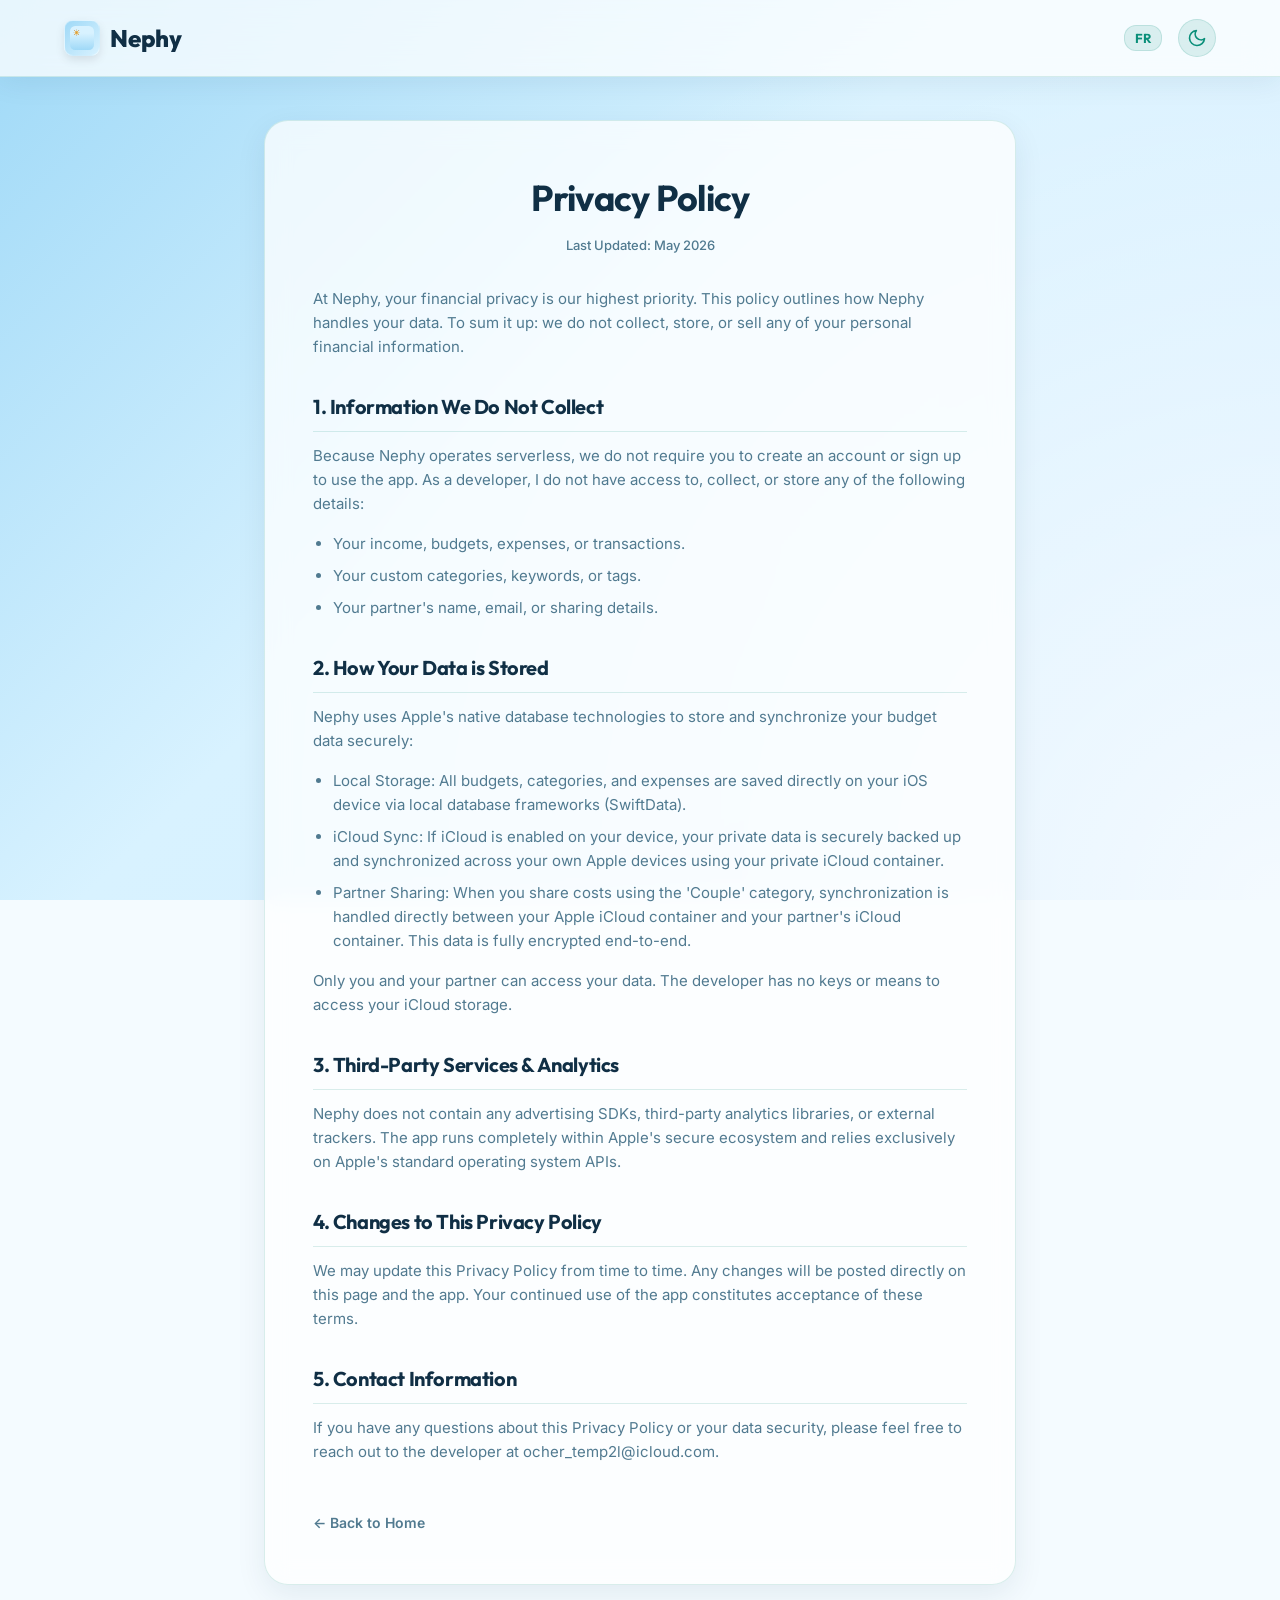
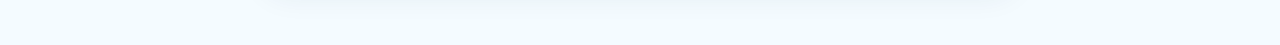
==== privacy.html @ 4850bd74 "Add privacy and support" ====
<!DOCTYPE html>
<html lang="en">
<head>
  <meta charset="UTF-8">
  <meta name="viewport" content="width=device-width, initial-scale=1.0">
  <title>Nephy — Privacy Policy</title>
  <meta name="description" content="Privacy policy for the Nephy iOS app. Learn how we respect your data by keeping it local and using native Apple iCloud sync.">
  <link rel="stylesheet" href="style.css">
  <style>
    .privacy-container {
      max-width: 800px;
      margin: 120px auto 60px auto;
      padding: 0 24px;
    }
    .privacy-card {
      background: var(--surface);
      border: 1px solid var(--border-color);
      border-radius: 24px;
      padding: 48px;
      box-shadow: 0 10px 30px var(--shadow-color);
      backdrop-filter: blur(12px);
      -webkit-backdrop-filter: blur(12px);
    }
    .privacy-card h1 {
      font-size: 36px;
      color: var(--text);
      margin-bottom: 8px;
      text-align: center;
    }
    .privacy-last-update {
      font-size: 13px;
      color: var(--text-secondary);
      text-align: center;
      margin-bottom: 32px;
      font-weight: 500;
    }
    .privacy-card h2 {
      font-size: 20px;
      color: var(--text);
      margin-top: 32px;
      margin-bottom: 12px;
      border-bottom: 1px solid var(--border-color);
      padding-bottom: 8px;
    }
    .privacy-card p, .privacy-card ul {
      font-size: 15px;
      line-height: 1.6;
      color: var(--text-secondary);
      margin-bottom: 16px;
    }
    .privacy-card ul {
      padding-left: 20px;
    }
    .privacy-card li {
      margin-bottom: 8px;
    }
    .back-home-link {
      display: inline-block;
      margin-top: 32px;
      font-size: 14px;
      color: var(--text-secondary);
      font-weight: 600;
    }
    .back-home-link:hover {
      color: var(--primary);
    }
    @media (max-width: 768px) {
      .privacy-card {
        padding: 24px;
      }
      .privacy-card h1 {
        font-size: 28px;
      }
    }
  </style>
</head>
<body>

  <!-- Header & Navigation -->
  <header>
    <div class="container nav-wrapper">
      <a href="index.html" class="logo">
        <div class="logo-icon">
          <!-- Inline App Icon SVG -->
          <svg viewBox="0 0 120 120" xmlns="http://www.w3.org/2000/svg">
            <defs>
              <linearGradient id="logoGradLight" x1="0.5" y1="1" x2="0.5" y2="0.3">
                <stop offset="0%" stop-color="#9FD9F7" />
                <stop offset="100%" stop-color="#D8F2FF" />
              </linearGradient>
              <linearGradient id="logoGradDark" x1="0.5" y1="1" x2="0.5" y2="0.3">
                <stop offset="0%" stop-color="#050A14" />
                <stop offset="100%" stop-color="#123446" />
              </linearGradient>
            </defs>
            <rect class="logo-bg" width="120" height="120" rx="26" fill="url(#logoGradLight)"/>
            <g transform="translate(15, 15) scale(1.5)">
              <g class="logo-sun" fill="#C97812">
                <path d="M17 12C17 14.7614 14.7614 17 12 17C9.23858 17 7 14.7614 7 12C7 9.23858 9.23858 7 12 7C14.7614 7 17 9.23858 17 12Z" />
                <path fill-rule="evenodd" clip-rule="evenodd" d="M12 1.25C12.4142 1.25 12.75 1.58579 12.75 2V4C12.75 4.41421 12.4142 4.75 12 4.75C11.5858 4.75 11.25 4.41421 11.25 4V2C11.25 1.58579 11.5858 1.25 12 1.25ZM3.66865 3.71609C3.94815 3.41039 4.42255 3.38915 4.72825 3.66865L6.95026 5.70024C7.25596 5.97974 7.2772 6.45413 6.9977 6.75983C6.7182 7.06553 6.2438 7.08677 5.9381 6.80727L3.71609 4.77569C3.41039 4.49619 3.38915 4.02179 3.66865 3.71609ZM20.3314 3.71609C20.6109 4.02179 20.5896 4.49619 20.2839 4.77569L18.0619 6.80727C17.7562 7.08677 17.2818 7.06553 17.0023 6.75983C16.7228 6.45413 16.744 5.97974 17.0497 5.70024L19.2718 3.66865C19.5775 3.38915 20.0518 3.41039 20.3314 3.71609ZM1.25 12C1.25 11.5858 1.58579 11.25 2 11.25H4C4.41421 11.25 4.75 11.5858 4.75 12C4.75 12.4142 4.41421 12.75 4 12.75H2C1.58579 12.75 1.25 12.4142 1.25 12ZM19.25 12C19.25 11.5858 19.5858 11.25 20 11.25H22C22.4142 11.25 22.75 11.5858 22.75 12C22.75 12.4142 22.4142 12.75 22 12.75H20C19.5858 12.75 19.25 12.4142 19.25 12ZM17.0255 17.0252C17.3184 16.7323 17.7933 16.7323 18.0862 17.0252L20.3082 19.2475C20.6011 19.5404 20.601 20.0153 20.3081 20.3082C20.0152 20.6011 19.5403 20.601 19.2475 20.3081L17.0255 18.0858C16.7326 17.7929 16.7326 17.3181 17.0255 17.0252ZM6.97467 17.0253C7.26756 17.3182 7.26756 17.7931 6.97467 18.086L4.75244 20.3082C4.45955 20.6011 3.98468 20.6011 3.69178 20.3082C3.39889 20.0153 3.39889 19.5404 3.69178 19.2476L5.91401 17.0253C6.2069 16.7324 6.68177 16.7324 6.97467 17.0253ZM12 19.25C12.4142 19.25 12.75 19.5858 12.75 20V22C12.75 22.4142 12.4142 22.75 12 22.75C11.5858 22.75 11.25 22.4142 11.25 22V20C11.25 19.5858 11.5858 19.25 12 19.25Z" />
              </g>
              <g transform="translate(6, 6) scale(0.28)">
                <path class="logo-coin-base" fill="#E7b85f" d="M22,44C9.869,44,0,34.131,0,22S9.869,0,22,0s22,9.869,22,22S34.131,44,22,44z"/>
                <path class="logo-coin-slot" fill="#C97812" d="M22.745,32h-1.491C20.009,32,19,30.991,19,29.745V13.255C19,12.009,20.009,11,21.255,11h1.491 C23.991,11,25,12.009,25,13.255v16.491C25,30.991,23.991,32,22.745,32z"/>
              </g>
            </g>
          </svg>
        </div>
        <span>Nephy</span>
      </a>

      <div class="controls-group">
        <!-- Language Switcher -->
        <button class="lang-switch" id="langToggle">FR</button>
        
        <!-- Dark Mode Toggle Button -->
        <button class="icon-btn" id="themeToggle" aria-label="Toggle dark mode">
          <svg class="icon-moon" width="20" height="20" viewBox="0 0 24 24" fill="none" stroke="currentColor" stroke-width="2" stroke-linecap="round" stroke-linejoin="round">
            <path d="M21 12.79A9 9 0 1 1 11.21 3 7 7 0 0 0 21 12.79z"></path>
          </svg>
          <svg class="icon-sun" width="20" height="20" viewBox="0 0 24 24" fill="none" stroke="currentColor" stroke-width="2" stroke-linecap="round" stroke-linejoin="round" style="display: none;">
            <circle cx="12" cy="12" r="5"></circle>
            <line x1="12" y1="1" x2="12" y2="3"></line>
            <line x1="12" y1="21" x2="12" y2="23"></line>
            <line x1="4.22" y1="4.22" x2="5.64" y2="5.64"></line>
            <line x1="18.36" y1="18.36" x2="19.78" y2="19.78"></line>
            <line x1="1" y1="12" x2="3" y2="12"></line>
            <line x1="21" y1="12" x2="23" y2="12"></line>
            <line x1="4.22" y1="19.78" x2="5.64" y2="18.36"></line>
            <line x1="18.36" y1="5.64" x2="19.78" y2="4.22"></line>
          </svg>
        </button>
      </div>
    </div>
  </header>

  <!-- Privacy Policy Card Content -->
  <div class="privacy-container">
    <div class="privacy-card">
      <h1 data-i18n="p-title">Privacy Policy</h1>
      <div class="privacy-last-update"><span data-i18n="p-updated">Last Updated:</span> May 2026</div>

      <p data-i18n="p-intro">At Nephy, your financial privacy is our highest priority. This policy outlines how Nephy handles your data. To sum it up: we do not collect, store, or sell any of your personal financial information.</p>
      
      <h2 data-i18n="p-h1">1. Information We Do Not Collect</h2>
      <p data-i18n="p-p1">Because Nephy operates serverless, we do not require you to create an account or sign up to use the app. As a developer, I do not have access to, collect, or store any of the following details:</p>
      <ul>
        <li data-i18n="p-li1-1">Your income, budgets, expenses, or transactions.</li>
        <li data-i18n="p-li1-2">Your custom categories, keywords, or tags.</li>
        <li data-i18n="p-li1-3">Your partner's name, email, or sharing details.</li>
      </ul>

      <h2 data-i18n="p-h2">2. How Your Data is Stored</h2>
      <p data-i18n="p-p2-1">Nephy uses Apple's native database technologies to store and synchronize your budget data securely:</p>
      <ul>
        <li data-i18n="p-li2-1"><strong>Local Storage:</strong> All budgets, categories, and expenses are saved directly on your iOS device via local database frameworks (SwiftData).</li>
        <li data-i18n="p-li2-2"><strong>iCloud Sync:</strong> If iCloud is enabled on your device, your private data is securely backed up and synchronized across your own Apple devices using your private iCloud container.</li>
        <li data-i18n="p-li2-3"><strong>Partner Sharing:</strong> When you share costs using the "Couple" category, synchronization is handled directly between your Apple iCloud container and your partner's iCloud container. This data is fully encrypted end-to-end.</li>
      </ul>
      <p data-i18n="p-p2-2">Only you and your partner can access your data. The developer has no keys or means to access your iCloud storage.</p>

      <h2 data-i18n="p-h3">3. Third-Party Services & Analytics</h2>
      <p data-i18n="p-p3">Nephy does not contain any advertising SDKs, third-party analytics libraries, or external trackers. The app runs completely within Apple's secure ecosystem and relies exclusively on Apple's standard operating system APIs.</p>

      <h2 data-i18n="p-h4">4. Changes to This Privacy Policy</h2>
      <p data-i18n="p-p4">We may update this Privacy Policy from time to time. Any changes will be posted directly on this page and the app. Your continued use of the app constitutes acceptance of these terms.</p>

      <h2 data-i18n="p-h5">5. Contact Information</h2>
      <p data-i18n="p-p5">If you have any questions about this Privacy Policy or your data security, please feel free to reach out to the developer at <a href="mailto:ocher_temp2l@icloud.com">ocher_temp2l@icloud.com</a>.</p>

      <div>
        <a href="index.html" class="back-home-link" data-i18n="p-back-home">&larr; Back to Home</a>
      </div>
    </div>
  </div>

  <script>
    const privacyTranslations = {
      en: {
        "p-title": "Privacy Policy",
        "p-updated": "Last Updated:",
        "p-intro": "At Nephy, your financial privacy is our highest priority. This policy outlines how Nephy handles your data. To sum it up: we do not collect, store, or sell any of your personal financial information.",
        "p-h1": "1. Information We Do Not Collect",
        "p-p1": "Because Nephy operates serverless, we do not require you to create an account or sign up to use the app. As a developer, I do not have access to, collect, or store any of the following details:",
        "p-li1-1": "Your income, budgets, expenses, or transactions.",
        "p-li1-2": "Your custom categories, keywords, or tags.",
        "p-li1-3": "Your partner's name, email, or sharing details.",
        "p-h2": "2. How Your Data is Stored",
        "p-p2-1": "Nephy uses Apple's native database technologies to store and synchronize your budget data securely:",
        "p-li2-1": "Local Storage: All budgets, categories, and expenses are saved directly on your iOS device via local database frameworks (SwiftData).",
        "p-li2-2": "iCloud Sync: If iCloud is enabled on your device, your private data is securely backed up and synchronized across your own Apple devices using your private iCloud container.",
        "p-li2-3": "Partner Sharing: When you share costs using the 'Couple' category, synchronization is handled directly between your Apple iCloud container and your partner's iCloud container. This data is fully encrypted end-to-end.",
        "p-p2-2": "Only you and your partner can access your data. The developer has no keys or means to access your iCloud storage.",
        "p-h3": "3. Third-Party Services & Analytics",
        "p-p3": "Nephy does not contain any advertising SDKs, third-party analytics libraries, or external trackers. The app runs completely within Apple's secure ecosystem and relies exclusively on Apple's standard operating system APIs.",
        "p-h4": "4. Changes to This Privacy Policy",
        "p-p4": "We may update this Privacy Policy from time to time. Any changes will be posted directly on this page and the app. Your continued use of the app constitutes acceptance of these terms.",
        "p-h5": "5. Contact Information",
        "p-p5": "If you have any questions about this Privacy Policy or your data security, please feel free to reach out to the developer at ocher_temp2l@icloud.com.",
        "p-back-home": "← Back to Home"
      },
      fr: {
        "p-title": "Charte de Confidentialité",
        "p-updated": "Dernière mise à jour :",
        "p-intro": "Chez Nephy, la confidentialité de vos finances est notre priorité absolue. Cette politique décrit la gestion de vos données. En résumé : nous ne collectons, ne stockons et ne vendons aucune de vos données financières.",
        "p-h1": "1. Informations non collectées",
        "p-p1": "Parce que Nephy fonctionne sans serveur distant, nous ne vous demandons pas de créer un compte. En tant que développeur, je n'ai aucun accès à ces informations et je ne stocke aucune des données suivantes :",
        "p-li1-1": "Vos revenus, budgets, dépenses ou transactions.",
        "p-li1-2": "Vos catégories sur-mesure, mots-clés ou tags.",
        "p-li1-3": "Le nom, l'email ou les détails de partage de votre partenaire.",
        "p-h2": "2. Mode de stockage des données",
        "p-p2-1": "Nephy utilise les technologies de bases de données natives d'Apple pour stocker et synchroniser vos budgets de manière sécurisée :",
        "p-li2-1": "Stockage local : Vos budgets et transactions sont enregistrés directement sur votre appareil iOS grâce aux frameworks locaux (SwiftData).",
        "p-li2-2": "Synchronisation iCloud : Si iCloud est activé, vos données privées sont sauvegardées et synchronisées entre vos propres appareils via votre espace iCloud privé.",
        "p-li2-3": "Partage Couple : Lorsque vous utilisez la catégorie 'Couple', le transfert des données se fait directement d'appareil à appareil via les canaux sécurisés iCloud d'Apple, entièrement chiffrés de bout en bout.",
        "p-p2-2": "Seul vous et votre partenaire avez accès à ces données. Le développeur ne possède aucune clé de déchiffrement.",
        "p-h3": "3. Services tiers & Analyses",
        "p-p3": "Nephy ne contient aucun SDK publicitaire, aucune bibliothèque d'analyses tierce ou tracker externe. L'application s'exécute entièrement dans l'écosystème sécurisé d'Apple et utilise exclusivement les APIs officielles du système.",
        "p-h4": "4. Modifications de cette charte",
        "p-p4": "Cette politique de confidentialité peut être mise à jour occasionnellement. Toute modification sera publiée directement sur cette page. L'utilisation continue de l'application constitue votre acceptation de ces conditions.",
        "p-h5": "5. Contact",
        "p-p5": "Pour toute question relative à cette charte ou à la sécurité de vos données, écrivez au développeur à ocher_temp2l@icloud.com.",
        "p-back-home": "← Retour à l'Accueil"
      }
    };

    let currentLang = localStorage.getItem("lang") || "en";
    let currentTheme = localStorage.getItem("theme") || (window.matchMedia("(prefers-color-scheme: dark)").matches ? "dark" : "light");

    const themeToggle = document.getElementById("themeToggle");
    const langToggle = document.getElementById("langToggle");
    const iconMoon = themeToggle.querySelector(".icon-moon");
    const iconSun = themeToggle.querySelector(".icon-sun");

    function applyTheme(theme) {
      if (theme === "dark") {
        document.body.classList.add("dark");
        iconMoon.style.display = "none";
        iconSun.style.display = "block";
      } else {
        document.body.classList.remove("dark");
        iconMoon.style.display = "block";
        iconSun.style.display = "none";
      }
    }

    function applyLanguage(lang) {
      langToggle.textContent = lang === "en" ? "FR" : "EN";
      document.documentElement.lang = lang;
      
      const elements = document.querySelectorAll("[data-i18n]");
      elements.forEach(el => {
        const key = el.getAttribute("data-i18n");
        if (privacyTranslations[lang][key]) {
          el.textContent = privacyTranslations[lang][key];
        }
      });
    }

    themeToggle.addEventListener("click", () => {
      currentTheme = currentTheme === "dark" ? "light" : "dark";
      localStorage.setItem("theme", currentTheme);
      applyTheme(currentTheme);
    });

    langToggle.addEventListener("click", () => {
      currentLang = currentLang === "en" ? "fr" : "en";
      localStorage.setItem("lang", currentLang);
      applyLanguage(currentLang);
    });

    // Init page states
    applyTheme(currentTheme);
    applyLanguage(currentLang);
  </script>
</body>
</html>
---- style.css ----
@import url('https://fonts.googleapis.com/css2?family=Inter:wght@400;500;600&family=Outfit:wght@400;500;600;700;800&display=swap');

:root {
  /* Colors - Light Theme */
  --bg-color: #F4FBFF;
  --sky-top: #9FD9F7;
  --sky-middle: #D8F2FF;
  --sky-bottom: #D6EDFF;
  --sky-glow: rgba(255, 255, 255, 0.72);
  
  --primary: #0A8F7A;
  --primary-hover: #087564;
  --primary-bg: rgba(10, 143, 122, 0.12);
  --secondary: #1F6FAE;
  --secondary-hover: #175485;
  --secondary-bg: rgba(31, 111, 174, 0.10);
  
  --text: #102F45;
  --text-secondary: rgba(62, 107, 132, 0.90);
  --card-text-primary: #11344A;
  --card-text-secondary: rgba(17, 52, 74, 0.76);
  
  --surface: rgba(255, 255, 255, 0.75);
  --surface-opaque: #FFFFFF;
  --section-bg: rgba(247, 252, 255, 0.85);
  --border-color: rgba(10, 143, 122, 0.15);
  --shadow-color: rgba(10, 50, 80, 0.08);
  
  /* Weather Colors - Excellent (Safe) */
  --weather-ex-accent: #C97812;
  --weather-ex-bg: #FFF1D4;
  --weather-ex-gradient-1: rgba(255, 241, 212, 0.75);
  --weather-ex-gradient-2: rgba(201, 120, 18, 0.35);
  
  /* Weather Colors - Stable (Track) */
  --weather-st-accent: #0A8F7A;
  --weather-st-bg: #DDF7F2;
  --weather-st-gradient-1: rgba(221, 247, 242, 0.75);
  --weather-st-gradient-2: rgba(10, 143, 122, 0.35);
  
  /* Weather Colors - Warning (High) */
  --weather-wa-accent: #6C73B8;
  --weather-wa-bg: #E8EAFF;
  --weather-wa-gradient-1: rgba(232, 234, 255, 0.75);
  --weather-wa-gradient-2: rgba(108, 115, 184, 0.35);

  /* iPhone Bezels */
  --iphone-bezel: #1e293b;
  --iphone-reflection: rgba(255, 255, 255, 0.15);

  --font-title: 'Outfit', -apple-system, BlinkMacSystemFont, sans-serif;
  --font-body: 'Inter', -apple-system, BlinkMacSystemFont, sans-serif;
  
  --transition-speed: 0.3s;
}

body.dark {
  /* Colors - Dark Theme */
  --bg-color: #050A14;
  --sky-top: #050A14;
  --sky-middle: #0A1828;
  --sky-bottom: #123446;
  --sky-glow: rgba(47, 142, 163, 0.22);
  
  --primary: #42C4AD;
  --primary-hover: #5be3cc;
  --primary-bg: rgba(66, 196, 173, 0.18);
  --secondary: #6AAEEA;
  --secondary-hover: #8fc2f2;
  --secondary-bg: rgba(106, 174, 234, 0.16);
  
  --text: #EEF8FF;
  --text-secondary: rgba(184, 216, 234, 0.88);
  --card-text-primary: #F4FBFF;
  --card-text-secondary: rgba(244, 251, 255, 0.74);
  
  --surface: rgba(10, 23, 36, 0.80);
  --surface-opaque: #0D1B2A;
  --section-bg: rgba(16, 40, 62, 0.88);
  --border-color: rgba(66, 196, 173, 0.20);
  --shadow-color: rgba(0, 0, 0, 0.4);
  
  /* Weather Colors - Excellent (Safe) */
  --weather-ex-accent: #E7B85F;
  --weather-ex-bg: #2F2618;
  --weather-ex-gradient-1: rgba(47, 38, 24, 0.8);
  --weather-ex-gradient-2: rgba(231, 184, 95, 0.25);
  
  /* Weather Colors - Stable (Track) */
  --weather-st-accent: #42C4AD;
  --weather-st-bg: #102C35;
  --weather-st-gradient-1: rgba(16, 44, 53, 0.8);
  --weather-st-gradient-2: rgba(66, 196, 173, 0.25);
  
  /* Weather Colors - Warning (High) */
  --weather-wa-accent: #969DE8;
  --weather-wa-bg: #1D2348;
  --weather-wa-gradient-1: rgba(29, 35, 72, 0.8);
  --weather-wa-gradient-2: rgba(150, 157, 232, 0.25);
  
  --iphone-bezel: #0f172a;
  --iphone-reflection: rgba(255, 255, 255, 0.05);
}

/* Base Styles */
* {
  box-sizing: border-box;
  margin: 0;
  padding: 0;
  transition: background-color var(--transition-speed) ease, 
              border-color var(--transition-speed) ease, 
              color var(--transition-speed) ease,
              transform 0.2s ease,
              box-shadow 0.2s ease;
}

html {
  scroll-behavior: smooth;
}

body {
  font-family: var(--font-body);
  color: var(--text);
  background-color: var(--bg-color);
  background-image: 
    radial-gradient(circle at bottom right, var(--sky-glow) 0%, transparent 65%),
    linear-gradient(135deg, var(--sky-top) 0%, var(--sky-middle) 45%, var(--sky-bottom) 100%);
  background-attachment: fixed;
  min-height: 100vh;
  line-height: 1.6;
  overflow-x: hidden;
}

h1, h2, h3, h4, h5, h6 {
  font-family: var(--font-title);
  font-weight: 700;
  letter-spacing: -0.02em;
}

p {
  color: var(--text-secondary);
}

a {
  color: var(--primary);
  text-decoration: none;
  font-weight: 500;
}

a:hover {
  color: var(--primary-hover);
}

/* Layout Utilities */
.container {
  max-width: 1200px;
  margin: 0 auto;
  padding: 0 24px;
}

section {
  padding: 100px 0;
}

/* Header & Navigation */
header {
  position: fixed;
  top: 0;
  left: 0;
  width: 100%;
  z-index: 1000;
  background: var(--surface);
  backdrop-filter: blur(16px);
  -webkit-backdrop-filter: blur(16px);
  border-bottom: 1px solid var(--border-color);
  box-shadow: 0 4px 30px var(--shadow-color);
}

.nav-wrapper {
  display: flex;
  justify-content: space-between;
  align-items: center;
  height: 76px;
}

.logo {
  display: flex;
  align-items: center;
  gap: 10px;
  font-family: var(--font-title);
  font-weight: 800;
  font-size: 24px;
  color: var(--text);
}

.logo-icon {
  width: 36px;
  height: 36px;
  border-radius: 9px;
  background: linear-gradient(135deg, var(--sky-top), var(--sky-middle));
  display: flex;
  justify-content: center;
  align-items: center;
  border: 1px solid rgba(255, 255, 255, 0.4);
  box-shadow: 0 4px 10px rgba(0,0,0,0.1);
  position: relative;
  overflow: hidden;
}

body.dark .logo-icon {
  background: linear-gradient(135deg, #050a14, #123446);
}

.logo-icon svg {
  width: 24px;
  height: 24px;
}

.nav-links {
  display: flex;
  align-items: center;
  gap: 32px;
}

.nav-links a {
  color: var(--text-secondary);
  font-size: 15px;
  font-weight: 500;
}

.nav-links a:hover {
  color: var(--primary);
}

.controls-group {
  display: flex;
  align-items: center;
  gap: 16px;
}

/* Button & Controls Styles */
.btn {
  display: inline-flex;
  align-items: center;
  justify-content: center;
  gap: 8px;
  font-family: var(--font-title);
  font-weight: 600;
  font-size: 15px;
  padding: 10px 20px;
  border-radius: 30px;
  cursor: pointer;
  border: none;
}

.btn-primary {
  background-color: var(--primary);
  color: #FFFFFF !important;
  box-shadow: 0 4px 14px rgba(10, 143, 122, 0.25);
}

.btn-primary:hover {
  background-color: var(--primary-hover);
  transform: translateY(-2px);
  box-shadow: 0 6px 20px rgba(10, 143, 122, 0.35);
}

.btn-secondary {
  background-color: var(--primary-bg);
  color: var(--primary) !important;
  border: 1px solid var(--border-color);
}

.btn-secondary:hover {
  background-color: rgba(10, 143, 122, 0.20);
  transform: translateY(-2px);
}

.icon-btn {
  background: var(--primary-bg);
  border: 1px solid var(--border-color);
  color: var(--primary);
  width: 38px;
  height: 38px;
  border-radius: 50%;
  display: flex;
  align-items: center;
  justify-content: center;
  cursor: pointer;
  font-size: 16px;
}

.icon-btn:hover {
  background-color: rgba(10, 143, 122, 0.2);
  transform: scale(1.05);
}

.lang-switch {
  font-family: var(--font-title);
  font-weight: 700;
  font-size: 13px;
  background: var(--primary-bg);
  border: 1px solid var(--border-color);
  color: var(--primary);
  padding: 4px 10px;
  border-radius: 12px;
  cursor: pointer;
}

/* Hero Section */
.hero {
  padding-top: 160px;
  padding-bottom: 80px;
  position: relative;
}

.hero-grid {
  display: grid;
  grid-template-columns: 1.2fr 0.8fr;
  gap: 60px;
  align-items: center;
}

.hero-content h1 {
  font-size: 58px;
  line-height: 1.15;
  color: var(--text);
  margin-bottom: 24px;
}

.hero-content h1 span {
  background: linear-gradient(135deg, var(--primary), var(--secondary));
  -webkit-background-clip: text;
  -webkit-text-fill-color: transparent;
}

.hero-content p {
  font-size: 19px;
  line-height: 1.6;
  margin-bottom: 40px;
  max-width: 600px;
}

.hero-ctas {
  display: flex;
  gap: 16px;
  align-items: center;
  margin-bottom: 48px;
}

.app-store-badges {
  display: flex;
  gap: 16px;
}

.app-store-badge {
  display: inline-block;
  height: 48px;
  border-radius: 8px;
  overflow: hidden;
  box-shadow: 0 4px 12px var(--shadow-color);
  transition: transform 0.2s ease;
}

.app-store-badge:hover {
  transform: translateY(-3px);
  box-shadow: 0 8px 20px var(--shadow-color);
}

.app-store-badge img {
  height: 100%;
  display: block;
}

/* iPhone Screen Mockup Styling */
.iphone-container {
  display: flex;
  flex-direction: column;
  align-items: center;
  justify-content: center;
  position: relative;
}

.iphone-frame {
  width: 320px;
  height: 640px;
  border-radius: 46px;
  border: 12px solid var(--iphone-bezel);
  background-color: #000;
  box-shadow: 0 25px 50px -12px rgba(0, 0, 0, 0.4), 
              inset 0 0 4px 2px rgba(255, 255, 255, 0.1);
  position: relative;
  overflow: hidden;
}

.iphone-notch {
  position: absolute;
  top: 0;
  left: 50%;
  transform: translateX(-50%);
  width: 110px;
  height: 28px;
  background-color: var(--iphone-bezel);
  border-bottom-left-radius: 18px;
  border-bottom-right-radius: 18px;
  z-index: 100;
  display: flex;
  justify-content: center;
  align-items: center;
}

.iphone-notch::before {
  content: '';
  width: 45px;
  height: 4px;
  background-color: #334155;
  border-radius: 2px;
  position: absolute;
  top: 8px;
}

.iphone-notch::after {
  content: '';
  width: 8px;
  height: 8px;
  background-color: #1e293b;
  border-radius: 50%;
  position: absolute;
  right: 24px;
  top: 6px;
  border: 1px solid #334155;
}

/* Inner Screen Design */
.iphone-screen {
  width: 100%;
  height: 100%;
  background-color: var(--bg-color);
  background-image: 
    radial-gradient(circle at bottom right, var(--sky-glow) 0%, transparent 60%),
    linear-gradient(135deg, var(--sky-top) 0%, var(--sky-middle) 50%, var(--sky-bottom) 100%);
  padding: 40px 16px 16px 16px;
  display: flex;
  flex-direction: column;
  gap: 14px;
  font-family: var(--font-body);
  user-select: none;
  overflow-y: auto;
  scrollbar-width: none;
}

.iphone-screen::-webkit-scrollbar {
  display: none;
}

/* Status Bar */
.status-bar {
  position: absolute;
  top: 8px;
  left: 0;
  width: 100%;
  padding: 0 28px;
  display: flex;
  justify-content: space-between;
  align-items: center;
  font-size: 12px;
  font-weight: 600;
  color: var(--text);
  z-index: 99;
}

.status-icons {
  display: flex;
  gap: 6px;
  align-items: center;
}

.status-icon {
  font-size: 11px;
}

/* Phone Screen UI Components */
.phone-header {
  display: flex;
  justify-content: space-between;
  align-items: center;
  margin-top: 10px;
}

.phone-header h2 {
  font-size: 26px;
  font-weight: 700;
  color: var(--text);
}

.phone-header-icon {
  color: var(--primary);
  font-size: 20px;
}

.month-capsule {
  display: inline-block;
  align-self: center;
  font-family: var(--font-title);
  font-size: 12px;
  font-weight: 700;
  color: var(--primary);
  background-color: var(--primary-bg);
  border: 1px solid var(--border-color);
  padding: 6px 16px;
  border-radius: 20px;
  text-align: center;
  margin: 0 auto;
}

/* Financial Weather Widget */
.weather-widget {
  padding: 16px;
  border-radius: 18px;
  display: flex;
  gap: 14px;
  align-items: center;
  text-align: left;
  border: 1px solid rgba(255,255,255,0.15);
  box-shadow: 0 10px 25px -5px var(--shadow-color);
  cursor: pointer;
  background: linear-gradient(135deg, var(--weather-gradient-1, var(--weather-st-gradient-1)), var(--weather-gradient-2, var(--weather-st-gradient-2)));
  border-color: rgba(10, 143, 122, 0.12);
  min-height: 128px;
  transition: transform 0.2s ease, filter 0.2s ease;
}

.weather-widget:hover {
  transform: translateY(-2px);
  filter: brightness(1.03);
}

.weather-icon-wrapper {
  font-size: 46px;
  line-height: 1;
  display: flex;
  align-items: center;
  justify-content: center;
  width: 58px;
  height: 58px;
}

.weather-info {
  display: flex;
  flex-direction: column;
  gap: 3px;
  flex: 1;
}

.weather-title {
  font-family: var(--font-title);
  font-size: 18px;
  font-weight: 700;
  color: var(--card-text-primary);
}

.weather-message {
  font-size: 13px;
  color: var(--card-text-secondary);
  line-height: 1.3;
}

.weather-detail {
  font-size: 12px;
  font-weight: 600;
  color: var(--weather-accent, var(--weather-st-accent));
  margin-top: 2px;
}

/* Phone Cards */
.phone-card {
  background: var(--surface);
  border: 1px solid var(--border-color);
  border-radius: 18px;
  padding: 16px;
  box-shadow: 0 6px 20px var(--shadow-color);
}

.phone-card-title {
  font-size: 14px;
  font-weight: 700;
  margin-bottom: 12px;
  color: var(--text);
  display: flex;
  justify-content: space-between;
  align-items: center;
}

.phone-card-subtitle {
  font-size: 11px;
  color: var(--text-secondary);
  font-weight: 500;
}

/* Budget Progress Rows */
.budget-pressure-list {
  display: flex;
  flex-direction: column;
  gap: 12px;
}

.budget-progress-row {
  display: flex;
  flex-direction: column;
  gap: 4px;
}

.budget-progress-meta {
  display: flex;
  justify-content: space-between;
  font-size: 12px;
  font-weight: 600;
}

.budget-progress-bar-container {
  height: 6px;
  background-color: rgba(0, 0, 0, 0.05);
  border-radius: 3px;
  overflow: hidden;
  position: relative;
}

body.dark .budget-progress-bar-container {
  background-color: rgba(255, 255, 255, 0.1);
}

.budget-progress-bar {
  height: 100%;
  border-radius: 3px;
  background-color: var(--primary);
}

.budget-progress-bar.red {
  background-color: #ef4444;
}

.budget-progress-bar.orange {
  background-color: #f97316;
}

.budget-progress-label {
  font-size: 10px;
  color: var(--text-secondary);
}

/* Category Spending Grid */
.category-summary-grid {
  display: grid;
  grid-template-columns: 1fr 1fr;
  gap: 8px;
}

.category-chip {
  display: flex;
  align-items: center;
  gap: 8px;
  padding: 8px 10px;
  border-radius: 12px;
  font-size: 11px;
  font-weight: 600;
}

.category-dot {
  width: 8px;
  height: 8px;
  border-radius: 50%;
  flex-shrink: 0;
}

.category-amt {
  margin-left: auto;
  font-weight: 700;
}

/* Category Specific Variables */
.cat-groceries {
  background-color: rgba(19, 136, 111, 0.16);
  color: #13886F;
}
body.dark .cat-groceries {
  background-color: rgba(88, 191, 168, 0.22);
  color: #58BFA8;
}

.cat-dining {
  background-color: rgba(184, 102, 20, 0.15);
  color: #B86614;
}
body.dark .cat-dining {
  background-color: rgba(231, 184, 95, 0.22);
  color: #E7B85F;
}

.cat-transport {
  background-color: rgba(43, 117, 184, 0.15);
  color: #2B75B8;
}
body.dark .cat-transport {
  background-color: rgba(106, 174, 234, 0.20);
  color: #6AAEEA;
}

.cat-household {
  background-color: rgba(22, 126, 143, 0.15);
  color: #167E8F;
}
body.dark .cat-household {
  background-color: rgba(84, 194, 198, 0.20);
  color: #54C2C6;
}

.cat-subscriptions {
  background-color: rgba(185, 85, 134, 0.15);
  color: #B95586;
}
body.dark .cat-subscriptions {
  background-color: rgba(216, 137, 176, 0.20);
  color: #D889B0;
}

.cat-uncategorized {
  background-color: rgba(108, 115, 184, 0.12);
  color: #6C73B8;
}
body.dark .cat-uncategorized {
  background-color: rgba(150, 157, 232, 0.15);
  color: #969DE8;
}

/* Mockup Controls */
.mockup-controls {
  display: flex;
  justify-content: center;
  gap: 8px;
  margin-top: 24px;
  background: var(--surface);
  padding: 8px;
  border-radius: 30px;
  border: 1px solid var(--border-color);
  box-shadow: 0 8px 24px var(--shadow-color);
}

.control-tab {
  padding: 8px 16px;
  font-family: var(--font-title);
  font-size: 13px;
  font-weight: 600;
  border-radius: 20px;
  cursor: pointer;
  border: none;
  background: transparent;
  color: var(--text-secondary);
}

.control-tab.active {
  background-color: var(--primary);
  color: #FFFFFF;
}

/* Feature Showcase Grid */
.features-title-container {
  text-align: center;
  margin-bottom: 60px;
}

.features-title-container h2 {
  font-size: 40px;
  color: var(--text);
  margin-bottom: 16px;
}

.features-title-container p {
  font-size: 18px;
  max-width: 600px;
  margin: 0 auto;
}

.features-grid {
  display: grid;
  grid-template-columns: 1fr 1fr;
  gap: 40px;
}

.feature-card {
  background: var(--surface);
  border: 1px solid var(--border-color);
  border-radius: 24px;
  padding: 40px;
  display: flex;
  flex-direction: column;
  box-shadow: 0 10px 30px var(--shadow-color);
  backdrop-filter: blur(12px);
  -webkit-backdrop-filter: blur(12px);
  position: relative;
  overflow: hidden;
}

.feature-card:hover {
  transform: translateY(-4px);
  box-shadow: 0 15px 40px var(--shadow-color);
  border-color: rgba(10, 143, 122, 0.3);
}

.feature-icon {
  width: 52px;
  height: 52px;
  border-radius: 14px;
  background-color: var(--primary-bg);
  color: var(--primary);
  display: flex;
  align-items: center;
  justify-content: center;
  font-size: 24px;
  margin-bottom: 24px;
}

.feature-card h3 {
  font-size: 24px;
  color: var(--text);
  margin-bottom: 14px;
}

.feature-card p {
  font-size: 16px;
  margin-bottom: 28px;
  flex: 1;
}

/* Interactive Split Calculator Widget */
.calc-container {
  background: var(--section-bg);
  border-radius: 16px;
  padding: 20px;
  border: 1px solid var(--border-color);
  margin-top: auto;
}

.form-group {
  margin-bottom: 14px;
}

.form-group label {
  display: block;
  font-size: 12px;
  font-weight: 700;
  color: var(--text);
  margin-bottom: 6px;
  text-transform: uppercase;
  letter-spacing: 0.05em;
}

.input-wrapper {
  position: relative;
  display: flex;
  align-items: center;
}

.input-currency {
  position: absolute;
  left: 14px;
  font-weight: 600;
  color: var(--text-secondary);
}

.form-input {
  width: 100%;
  padding: 12px 12px 12px 28px;
  border-radius: 20px;
  border: 1px solid var(--border-color);
  background-color: var(--surface);
  color: var(--text);
  font-family: var(--font-body);
  font-weight: 600;
  font-size: 15px;
  outline: none;
}

.form-input:focus {
  border-color: var(--primary);
  box-shadow: 0 0 0 2px var(--primary-bg);
}

.checkbox-label {
  display: flex;
  align-items: center;
  gap: 8px;
  cursor: pointer;
  font-size: 14px;
  font-weight: 600;
  color: var(--text);
  user-select: none;
}

.checkbox-label input {
  width: 18px;
  height: 18px;
  accent-color: var(--primary);
  border-radius: 4px;
}

.calc-results {
  display: grid;
  grid-template-columns: 1fr 1fr;
  gap: 12px;
  margin-top: 18px;
  border-top: 1px solid var(--border-color);
  padding-top: 16px;
}

.calc-res-box {
  background: var(--surface);
  border-radius: 12px;
  padding: 10px 12px;
  text-align: center;
  border: 1px solid rgba(0,0,0,0.05);
}

body.dark .calc-res-box {
  border-color: rgba(255,255,255,0.05);
}

.calc-res-title {
  font-size: 10px;
  color: var(--text-secondary);
  font-weight: 600;
  text-transform: uppercase;
}

.calc-res-value {
  font-family: var(--font-title);
  font-size: 20px;
  font-weight: 700;
  color: var(--text);
  margin-top: 2px;
}

.calc-res-value.accent {
  color: var(--primary);
}

/* Auto-categorization Sandbox */
.keyword-sandbox {
  background: var(--section-bg);
  border-radius: 16px;
  padding: 20px;
  border: 1px solid var(--border-color);
  margin-top: auto;
}

.suggestions {
  display: flex;
  flex-wrap: wrap;
  gap: 6px;
  margin-bottom: 12px;
}

.suggestion-chip {
  padding: 4px 10px;
  border-radius: 12px;
  font-size: 11px;
  font-weight: 600;
  background-color: var(--surface);
  border: 1px solid var(--border-color);
  cursor: pointer;
  color: var(--text-secondary);
}

.suggestion-chip:hover {
  background-color: var(--primary-bg);
  color: var(--primary);
}

.keyword-input {
  padding-left: 14px;
}

.tag-result {
  margin-top: 16px;
  display: flex;
  align-items: center;
  justify-content: center;
  min-height: 48px;
  padding: 8px 16px;
  border-radius: 12px;
  font-weight: 600;
  font-size: 14px;
  background: var(--surface);
  border: 1px dashed var(--border-color);
  transition: all 0.3s cubic-bezier(0.175, 0.885, 0.32, 1.275);
}

.tag-result.matched {
  border-style: solid;
}

/* iCloud Sync Graphic */
.icloud-graphic {
  display: flex;
  align-items: center;
  justify-content: space-around;
  margin-top: 30px;
  position: relative;
  height: 180px;
}

.phone-wireframe {
  width: 70px;
  height: 130px;
  border-radius: 14px;
  border: 3px solid var(--text-secondary);
  opacity: 0.7;
  position: relative;
  display: flex;
  justify-content: center;
  align-items: center;
  background: var(--surface);
}

.phone-wireframe::before {
  content: '';
  width: 24px;
  height: 6px;
  background-color: var(--text-secondary);
  border-radius: 3px;
  position: absolute;
  top: 4px;
}

.phone-wireframe svg {
  font-size: 20px;
  color: var(--text-secondary);
}

.icloud-cloud {
  font-size: 56px;
  color: var(--primary);
  filter: drop-shadow(0 4px 10px rgba(10, 143, 122, 0.15));
  position: relative;
  animation: float 4s ease-in-out infinite;
}

@keyframes float {
  0% { transform: translateY(0px); }
  50% { transform: translateY(-8px); }
  100% { transform: translateY(0px); }
}

.sync-line {
  position: absolute;
  top: 50%;
  width: 25%;
  height: 2px;
  border-bottom: 2px dashed var(--primary);
  opacity: 0.5;
}

.sync-line.left {
  left: 20%;
  transform-origin: left;
}

.sync-line.right {
  right: 20%;
}

.sync-pulse {
  position: absolute;
  width: 8px;
  height: 8px;
  background-color: var(--primary);
  border-radius: 50%;
  top: -3px;
}

.sync-line.left .sync-pulse {
  animation: pulse-left 2s linear infinite;
}

.sync-line.right .sync-pulse {
  animation: pulse-right 2s linear infinite;
}

@keyframes pulse-left {
  0% { left: 0%; opacity: 0; }
  10% { opacity: 1; }
  90% { opacity: 1; }
  100% { left: 100%; opacity: 0; }
}

@keyframes pulse-right {
  0% { right: 0%; opacity: 0; }
  10% { opacity: 1; }
  90% { opacity: 1; }
  100% { right: 100%; opacity: 0; }
}

/* How It Works Timeline */
.timeline {
  position: relative;
  max-width: 800px;
  margin: 0 auto;
}

.timeline::before {
  content: '';
  position: absolute;
  top: 0;
  left: 40px;
  width: 3px;
  height: 100%;
  background-color: var(--border-color);
}

.timeline-item {
  display: flex;
  margin-bottom: 50px;
  position: relative;
}

.timeline-item:last-child {
  margin-bottom: 0;
}

.timeline-badge {
  width: 44px;
  height: 44px;
  border-radius: 50%;
  background-color: var(--primary);
  color: #FFFFFF;
  display: flex;
  justify-content: center;
  align-items: center;
  font-family: var(--font-title);
  font-weight: 700;
  font-size: 16px;
  z-index: 10;
  position: absolute;
  left: 20px;
  box-shadow: 0 4px 10px rgba(10, 143, 122, 0.2);
}

.timeline-content {
  background: var(--surface);
  border: 1px solid var(--border-color);
  border-radius: 18px;
  padding: 24px 30px;
  margin-left: 90px;
  box-shadow: 0 6px 20px var(--shadow-color);
  width: 100%;
}

.timeline-content h3 {
  font-size: 20px;
  color: var(--text);
  margin-bottom: 8px;
}

.timeline-content p {
  font-size: 15px;
}

/* Download Section (Bottom Call to Action) */
.download-section {
  position: relative;
  background: var(--section-bg);
  border-top: 1px solid var(--border-color);
  border-bottom: 1px solid var(--border-color);
  text-align: center;
}

.download-wrapper {
  max-width: 700px;
  margin: 0 auto;
}

.download-wrapper h2 {
  font-size: 42px;
  color: var(--text);
  margin-bottom: 18px;
}

.download-wrapper p {
  font-size: 18px;
  margin-bottom: 36px;
}

.download-badge-container {
  display: flex;
  justify-content: center;
  gap: 20px;
  margin-bottom: 30px;
}

/* Footer styling */
footer {
  padding: 60px 0 40px 0;
  border-top: 1px solid var(--border-color);
  background-color: var(--surface);
  backdrop-filter: blur(12px);
}

.footer-grid {
  display: flex;
  justify-content: space-between;
  align-items: center;
  flex-wrap: wrap;
  gap: 20px;
}

.footer-links {
  display: flex;
  gap: 24px;
}

.footer-links a {
  font-size: 14px;
  color: var(--text-secondary);
}

.footer-links a:hover {
  color: var(--primary);
}

.copyright {
  font-size: 13px;
  color: var(--text-secondary);
  width: 100%;
  text-align: center;
  margin-top: 40px;
  padding-top: 20px;
  border-top: 1px solid var(--border-color);
}

/* Responsive adjustments */
@media (max-width: 992px) {
  .hero-grid {
    grid-template-columns: 1fr;
    gap: 40px;
    text-align: center;
  }
  
  .hero-content p {
    margin-left: auto;
    margin-right: auto;
  }
  
  .hero-ctas {
    justify-content: center;
  }
  
  .features-grid {
    grid-template-columns: 1fr;
  }
}

@media (max-width: 768px) {
  .nav-links {
    display: none; /* simple burger menu / mobile style could be expanded if needed, but for showcase we prioritize primary targets */
  }
  
  .hero-content h1 {
    font-size: 42px;
  }
  
  section {
    padding: 60px 0;
  }
  
  .timeline::before {
    left: 20px;
  }
  
  .timeline-badge {
    left: 0;
  }
  
  .timeline-content {
    margin-left: 50px;
    padding: 20px;
  }
  
  .footer-grid {
    flex-direction: column;
    text-align: center;
  }
}
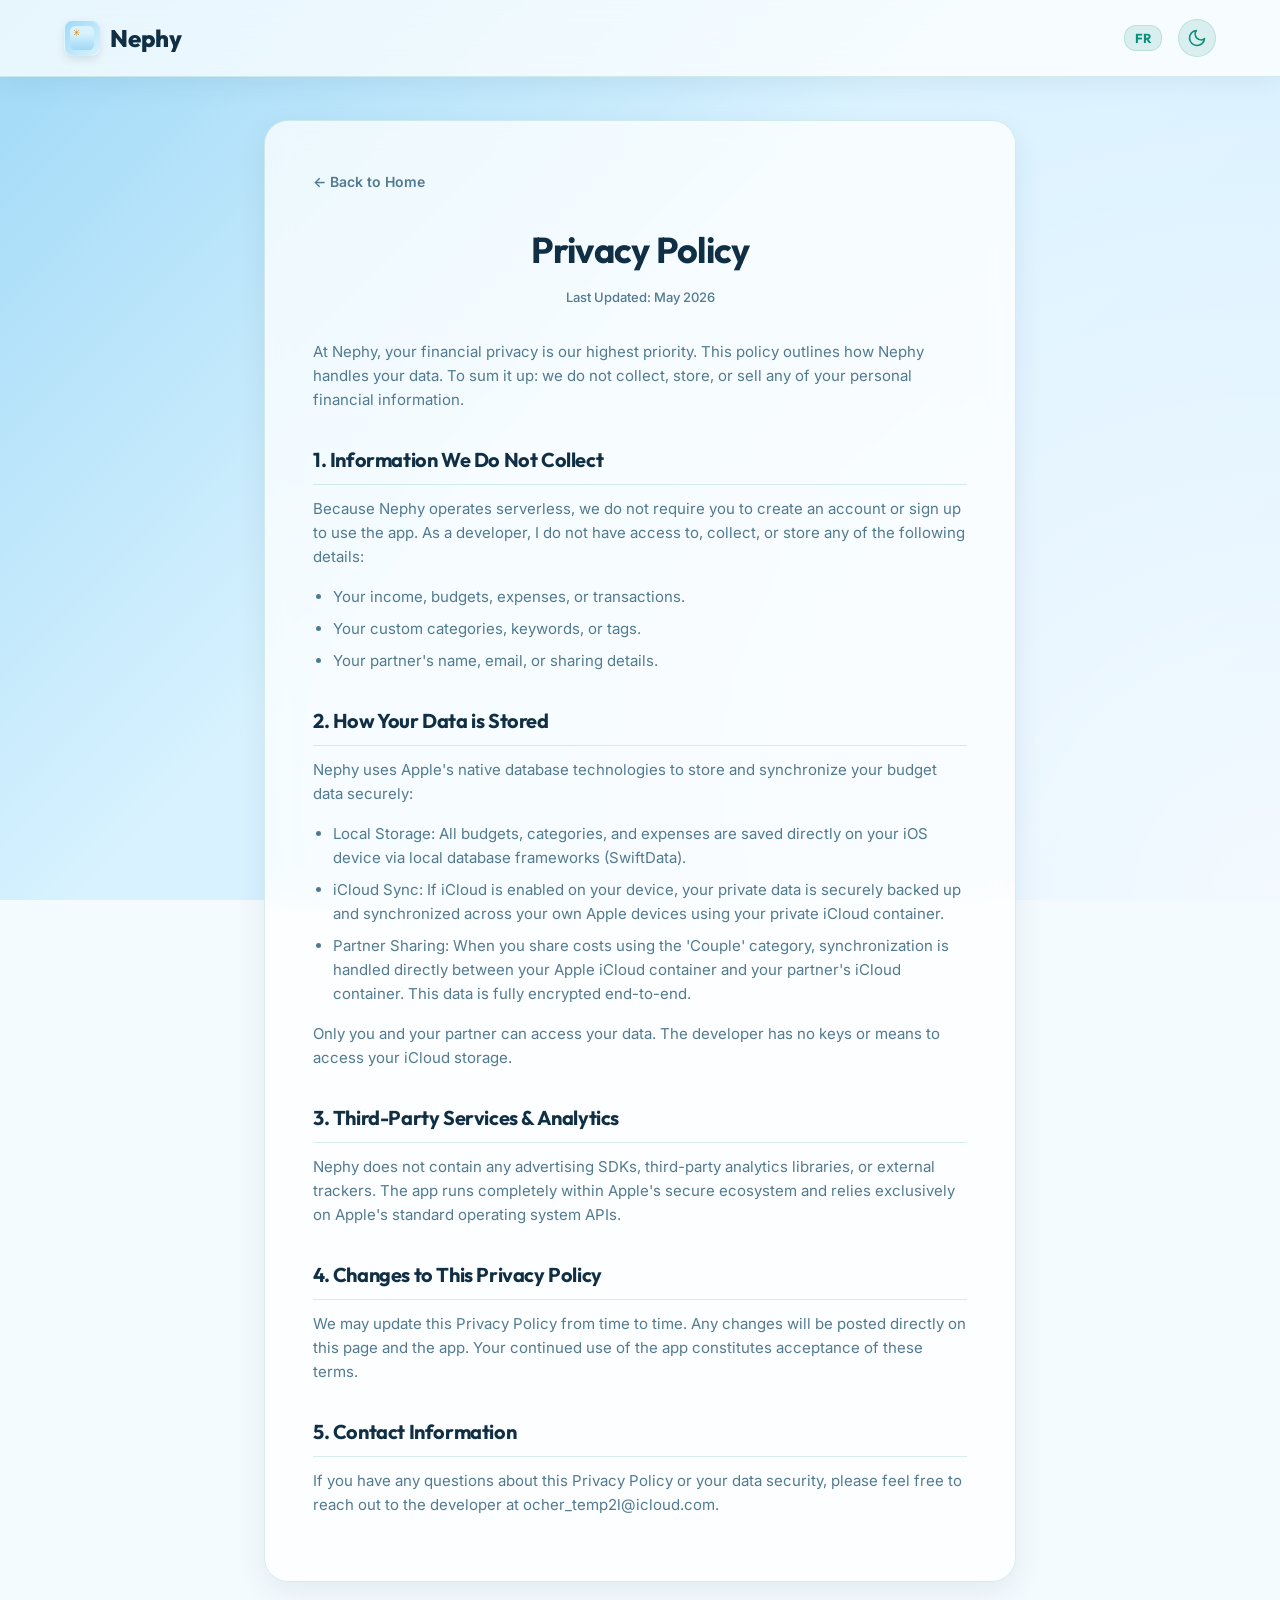
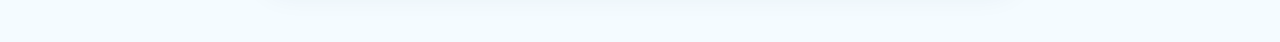
==== commit 4c718f5e: "some fixes" ====
--- a/privacy.html
+++ b/privacy.html
@@ -56,7 +56,7 @@
     }
     .back-home-link {
       display: inline-block;
-      margin-top: 32px;
+      margin-bottom: 28px;
       font-size: 14px;
       color: var(--text-secondary);
       font-weight: 600;
@@ -137,8 +137,11 @@
   <!-- Privacy Policy Card Content -->
   <div class="privacy-container">
     <div class="privacy-card">
+      <div style="text-align: left;">
+        <a href="index.html" class="back-home-link" data-i18n="p-back-home">&larr; Back to Home</a>
+      </div>
       <h1 data-i18n="p-title">Privacy Policy</h1>
-      <div class="privacy-last-update"><span data-i18n="p-updated">Last Updated:</span> May 2026</div>
+      <div class="privacy-last-update" data-i18n="p-updated">Last Updated: May 2026</div>
 
       <p data-i18n="p-intro">At Nephy, your financial privacy is our highest priority. This policy outlines how Nephy handles your data. To sum it up: we do not collect, store, or sell any of your personal financial information.</p>
       
@@ -167,10 +170,6 @@
 
       <h2 data-i18n="p-h5">5. Contact Information</h2>
       <p data-i18n="p-p5">If you have any questions about this Privacy Policy or your data security, please feel free to reach out to the developer at <a href="mailto:ocher_temp2l@icloud.com">ocher_temp2l@icloud.com</a>.</p>
-
-      <div>
-        <a href="index.html" class="back-home-link" data-i18n="p-back-home">&larr; Back to Home</a>
-      </div>
     </div>
   </div>
 
@@ -178,7 +177,7 @@
     const privacyTranslations = {
       en: {
         "p-title": "Privacy Policy",
-        "p-updated": "Last Updated:",
+        "p-updated": "Last Updated: May 2026",
         "p-intro": "At Nephy, your financial privacy is our highest priority. This policy outlines how Nephy handles your data. To sum it up: we do not collect, store, or sell any of your personal financial information.",
         "p-h1": "1. Information We Do Not Collect",
         "p-p1": "Because Nephy operates serverless, we do not require you to create an account or sign up to use the app. As a developer, I do not have access to, collect, or store any of the following details:",
@@ -201,7 +200,7 @@
       },
       fr: {
         "p-title": "Charte de Confidentialité",
-        "p-updated": "Dernière mise à jour :",
+        "p-updated": "Dernière mise à jour : Mai 2026",
         "p-intro": "Chez Nephy, la confidentialité de vos finances est notre priorité absolue. Cette politique décrit la gestion de vos données. En résumé : nous ne collectons, ne stockons et ne vendons aucune de vos données financières.",
         "p-h1": "1. Informations non collectées",
         "p-p1": "Parce que Nephy fonctionne sans serveur distant, nous ne vous demandons pas de créer un compte. En tant que développeur, je n'ai aucun accès à ces informations et je ne stocke aucune des données suivantes :",
--- a/style.css
+++ b/style.css
@@ -869,7 +869,7 @@
 
 .form-input {
   width: 100%;
-  padding: 12px 12px 12px 28px;
+  padding: 12px 12px 12px 52px;
   border-radius: 20px;
   border: 1px solid var(--border-color);
   background-color: var(--surface);
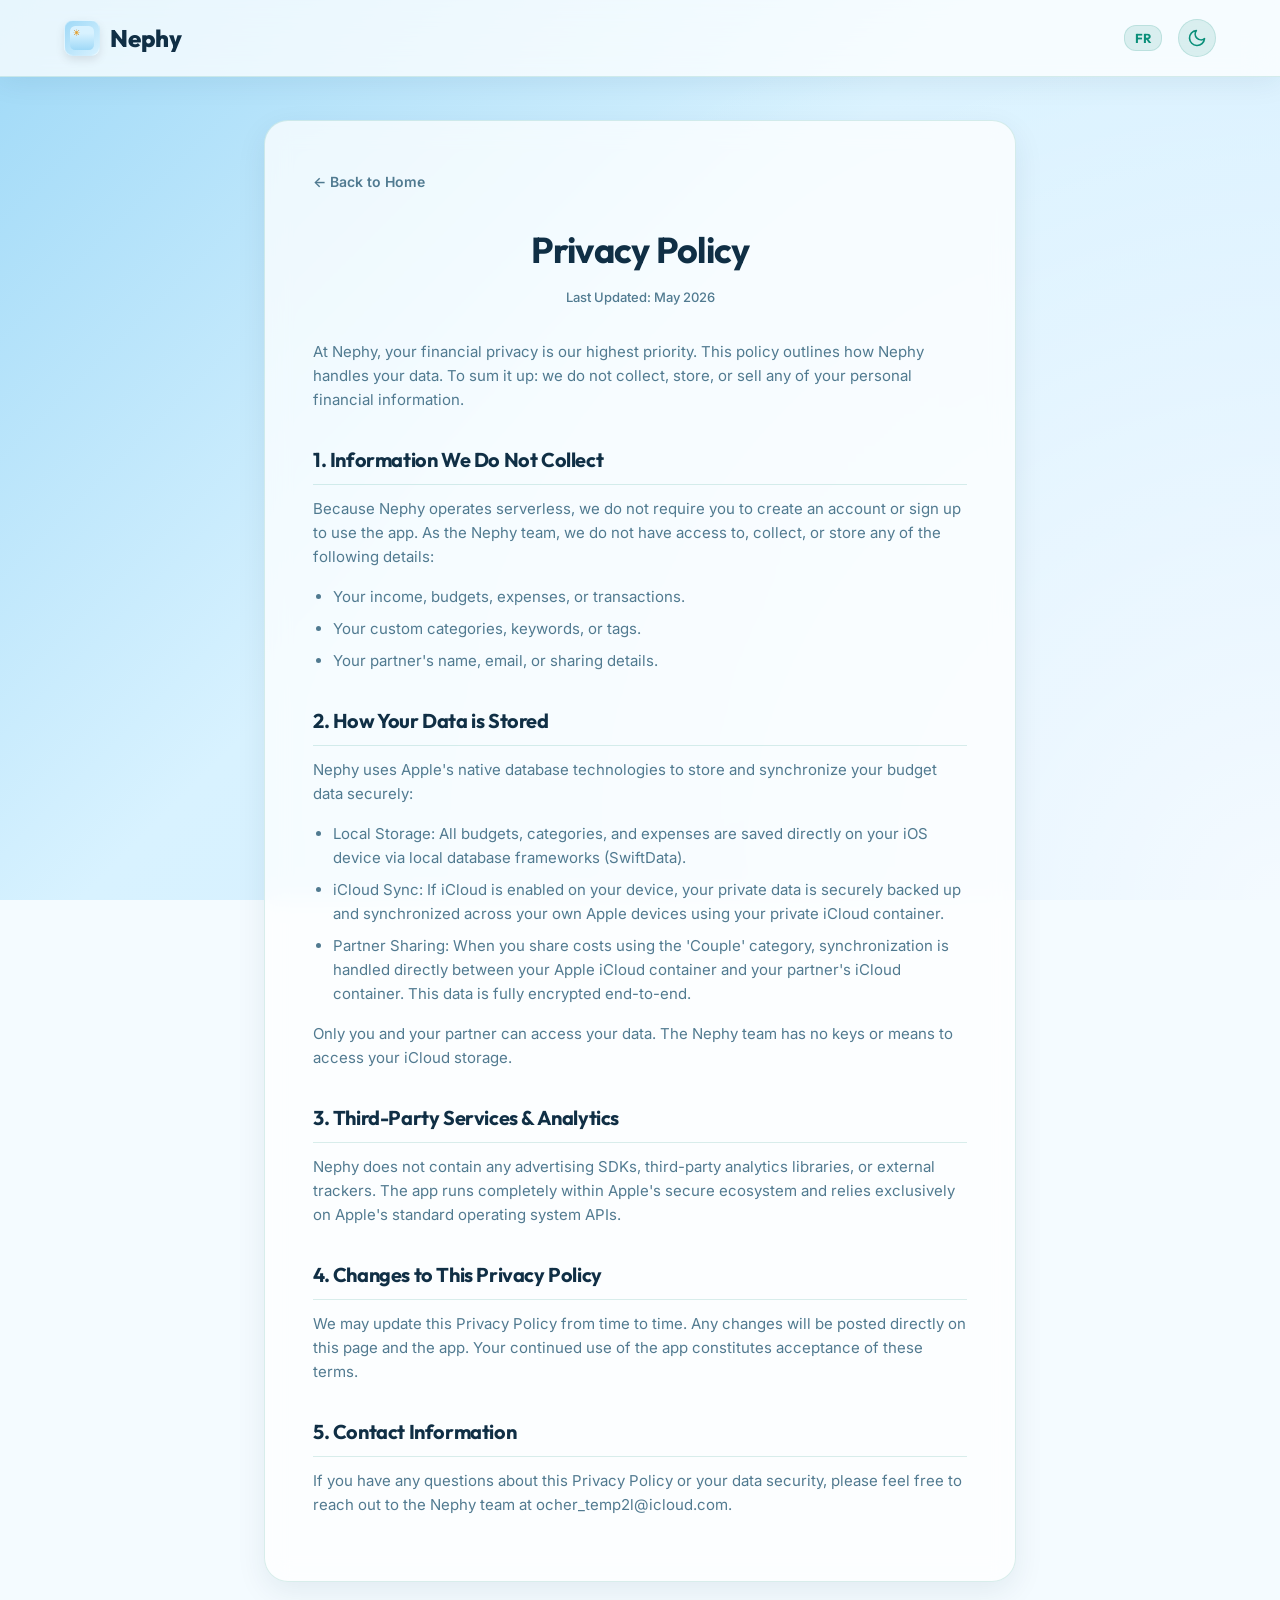
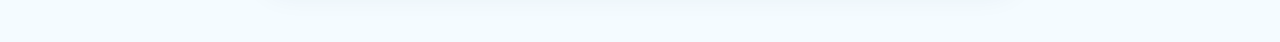
==== commit abfc49bb: "Change to "Us"" ====
--- a/privacy.html
+++ b/privacy.html
@@ -146,7 +146,7 @@
       <p data-i18n="p-intro">At Nephy, your financial privacy is our highest priority. This policy outlines how Nephy handles your data. To sum it up: we do not collect, store, or sell any of your personal financial information.</p>
       
       <h2 data-i18n="p-h1">1. Information We Do Not Collect</h2>
-      <p data-i18n="p-p1">Because Nephy operates serverless, we do not require you to create an account or sign up to use the app. As a developer, I do not have access to, collect, or store any of the following details:</p>
+      <p data-i18n="p-p1">Because Nephy operates serverless, we do not require you to create an account or sign up to use the app. As the Nephy team, we do not have access to, collect, or store any of the following details:</p>
       <ul>
         <li data-i18n="p-li1-1">Your income, budgets, expenses, or transactions.</li>
         <li data-i18n="p-li1-2">Your custom categories, keywords, or tags.</li>
@@ -160,7 +160,7 @@
         <li data-i18n="p-li2-2"><strong>iCloud Sync:</strong> If iCloud is enabled on your device, your private data is securely backed up and synchronized across your own Apple devices using your private iCloud container.</li>
         <li data-i18n="p-li2-3"><strong>Partner Sharing:</strong> When you share costs using the "Couple" category, synchronization is handled directly between your Apple iCloud container and your partner's iCloud container. This data is fully encrypted end-to-end.</li>
       </ul>
-      <p data-i18n="p-p2-2">Only you and your partner can access your data. The developer has no keys or means to access your iCloud storage.</p>
+      <p data-i18n="p-p2-2">Only you and your partner can access your data. The Nephy team has no keys or means to access your iCloud storage.</p>
 
       <h2 data-i18n="p-h3">3. Third-Party Services & Analytics</h2>
       <p data-i18n="p-p3">Nephy does not contain any advertising SDKs, third-party analytics libraries, or external trackers. The app runs completely within Apple's secure ecosystem and relies exclusively on Apple's standard operating system APIs.</p>
@@ -169,7 +169,7 @@
       <p data-i18n="p-p4">We may update this Privacy Policy from time to time. Any changes will be posted directly on this page and the app. Your continued use of the app constitutes acceptance of these terms.</p>
 
       <h2 data-i18n="p-h5">5. Contact Information</h2>
-      <p data-i18n="p-p5">If you have any questions about this Privacy Policy or your data security, please feel free to reach out to the developer at <a href="mailto:ocher_temp2l@icloud.com">ocher_temp2l@icloud.com</a>.</p>
+      <p data-i18n="p-p5">If you have any questions about this Privacy Policy or your data security, please feel free to reach out to the Nephy team at <a href="mailto:ocher_temp2l@icloud.com">ocher_temp2l@icloud.com</a>.</p>
     </div>
   </div>
 
@@ -180,7 +180,7 @@
         "p-updated": "Last Updated: May 2026",
         "p-intro": "At Nephy, your financial privacy is our highest priority. This policy outlines how Nephy handles your data. To sum it up: we do not collect, store, or sell any of your personal financial information.",
         "p-h1": "1. Information We Do Not Collect",
-        "p-p1": "Because Nephy operates serverless, we do not require you to create an account or sign up to use the app. As a developer, I do not have access to, collect, or store any of the following details:",
+        "p-p1": "Because Nephy operates serverless, we do not require you to create an account or sign up to use the app. As the Nephy team, we do not have access to, collect, or store any of the following details:",
         "p-li1-1": "Your income, budgets, expenses, or transactions.",
         "p-li1-2": "Your custom categories, keywords, or tags.",
         "p-li1-3": "Your partner's name, email, or sharing details.",
@@ -189,13 +189,13 @@
         "p-li2-1": "Local Storage: All budgets, categories, and expenses are saved directly on your iOS device via local database frameworks (SwiftData).",
         "p-li2-2": "iCloud Sync: If iCloud is enabled on your device, your private data is securely backed up and synchronized across your own Apple devices using your private iCloud container.",
         "p-li2-3": "Partner Sharing: When you share costs using the 'Couple' category, synchronization is handled directly between your Apple iCloud container and your partner's iCloud container. This data is fully encrypted end-to-end.",
-        "p-p2-2": "Only you and your partner can access your data. The developer has no keys or means to access your iCloud storage.",
+        "p-p2-2": "Only you and your partner can access your data. The Nephy team has no keys or means to access your iCloud storage.",
         "p-h3": "3. Third-Party Services & Analytics",
         "p-p3": "Nephy does not contain any advertising SDKs, third-party analytics libraries, or external trackers. The app runs completely within Apple's secure ecosystem and relies exclusively on Apple's standard operating system APIs.",
         "p-h4": "4. Changes to This Privacy Policy",
         "p-p4": "We may update this Privacy Policy from time to time. Any changes will be posted directly on this page and the app. Your continued use of the app constitutes acceptance of these terms.",
         "p-h5": "5. Contact Information",
-        "p-p5": "If you have any questions about this Privacy Policy or your data security, please feel free to reach out to the developer at ocher_temp2l@icloud.com.",
+        "p-p5": "If you have any questions about this Privacy Policy or your data security, please feel free to reach out to the Nephy team at ocher_temp2l@icloud.com.",
         "p-back-home": "← Back to Home"
       },
       fr: {
@@ -203,7 +203,7 @@
         "p-updated": "Dernière mise à jour : Mai 2026",
         "p-intro": "Chez Nephy, la confidentialité de vos finances est notre priorité absolue. Cette politique décrit la gestion de vos données. En résumé : nous ne collectons, ne stockons et ne vendons aucune de vos données financières.",
         "p-h1": "1. Informations non collectées",
-        "p-p1": "Parce que Nephy fonctionne sans serveur distant, nous ne vous demandons pas de créer un compte. En tant que développeur, je n'ai aucun accès à ces informations et je ne stocke aucune des données suivantes :",
+        "p-p1": "Parce que Nephy fonctionne sans serveur distant, nous ne vous demandons pas de créer un compte. En tant qu'équipe, nous n'avons aucun accès à ces informations et nous ne stockons aucune des données suivantes :",
         "p-li1-1": "Vos revenus, budgets, dépenses ou transactions.",
         "p-li1-2": "Vos catégories sur-mesure, mots-clés ou tags.",
         "p-li1-3": "Le nom, l'email ou les détails de partage de votre partenaire.",
@@ -212,13 +212,13 @@
         "p-li2-1": "Stockage local : Vos budgets et transactions sont enregistrés directement sur votre appareil iOS grâce aux frameworks locaux (SwiftData).",
         "p-li2-2": "Synchronisation iCloud : Si iCloud est activé, vos données privées sont sauvegardées et synchronisées entre vos propres appareils via votre espace iCloud privé.",
         "p-li2-3": "Partage Couple : Lorsque vous utilisez la catégorie 'Couple', le transfert des données se fait directement d'appareil à appareil via les canaux sécurisés iCloud d'Apple, entièrement chiffrés de bout en bout.",
-        "p-p2-2": "Seul vous et votre partenaire avez accès à ces données. Le développeur ne possède aucune clé de déchiffrement.",
+        "p-p2-2": "Seul vous et votre partenaire avez accès à ces données. L'équipe Nephy ne possède aucune clé de déchiffrement.",
         "p-h3": "3. Services tiers & Analyses",
         "p-p3": "Nephy ne contient aucun SDK publicitaire, aucune bibliothèque d'analyses tierce ou tracker externe. L'application s'exécute entièrement dans l'écosystème sécurisé d'Apple et utilise exclusivement les APIs officielles du système.",
         "p-h4": "4. Modifications de cette charte",
         "p-p4": "Cette politique de confidentialité peut être mise à jour occasionnellement. Toute modification sera publiée directement sur cette page. L'utilisation continue de l'application constitue votre acceptation de ces conditions.",
         "p-h5": "5. Contact",
-        "p-p5": "Pour toute question relative à cette charte ou à la sécurité de vos données, écrivez au développeur à ocher_temp2l@icloud.com.",
+        "p-p5": "Pour toute question relative à cette charte ou à la sécurité de vos données, écrivez à l'équipe Nephy à ocher_temp2l@icloud.com.",
         "p-back-home": "← Retour à l'Accueil"
       }
     };
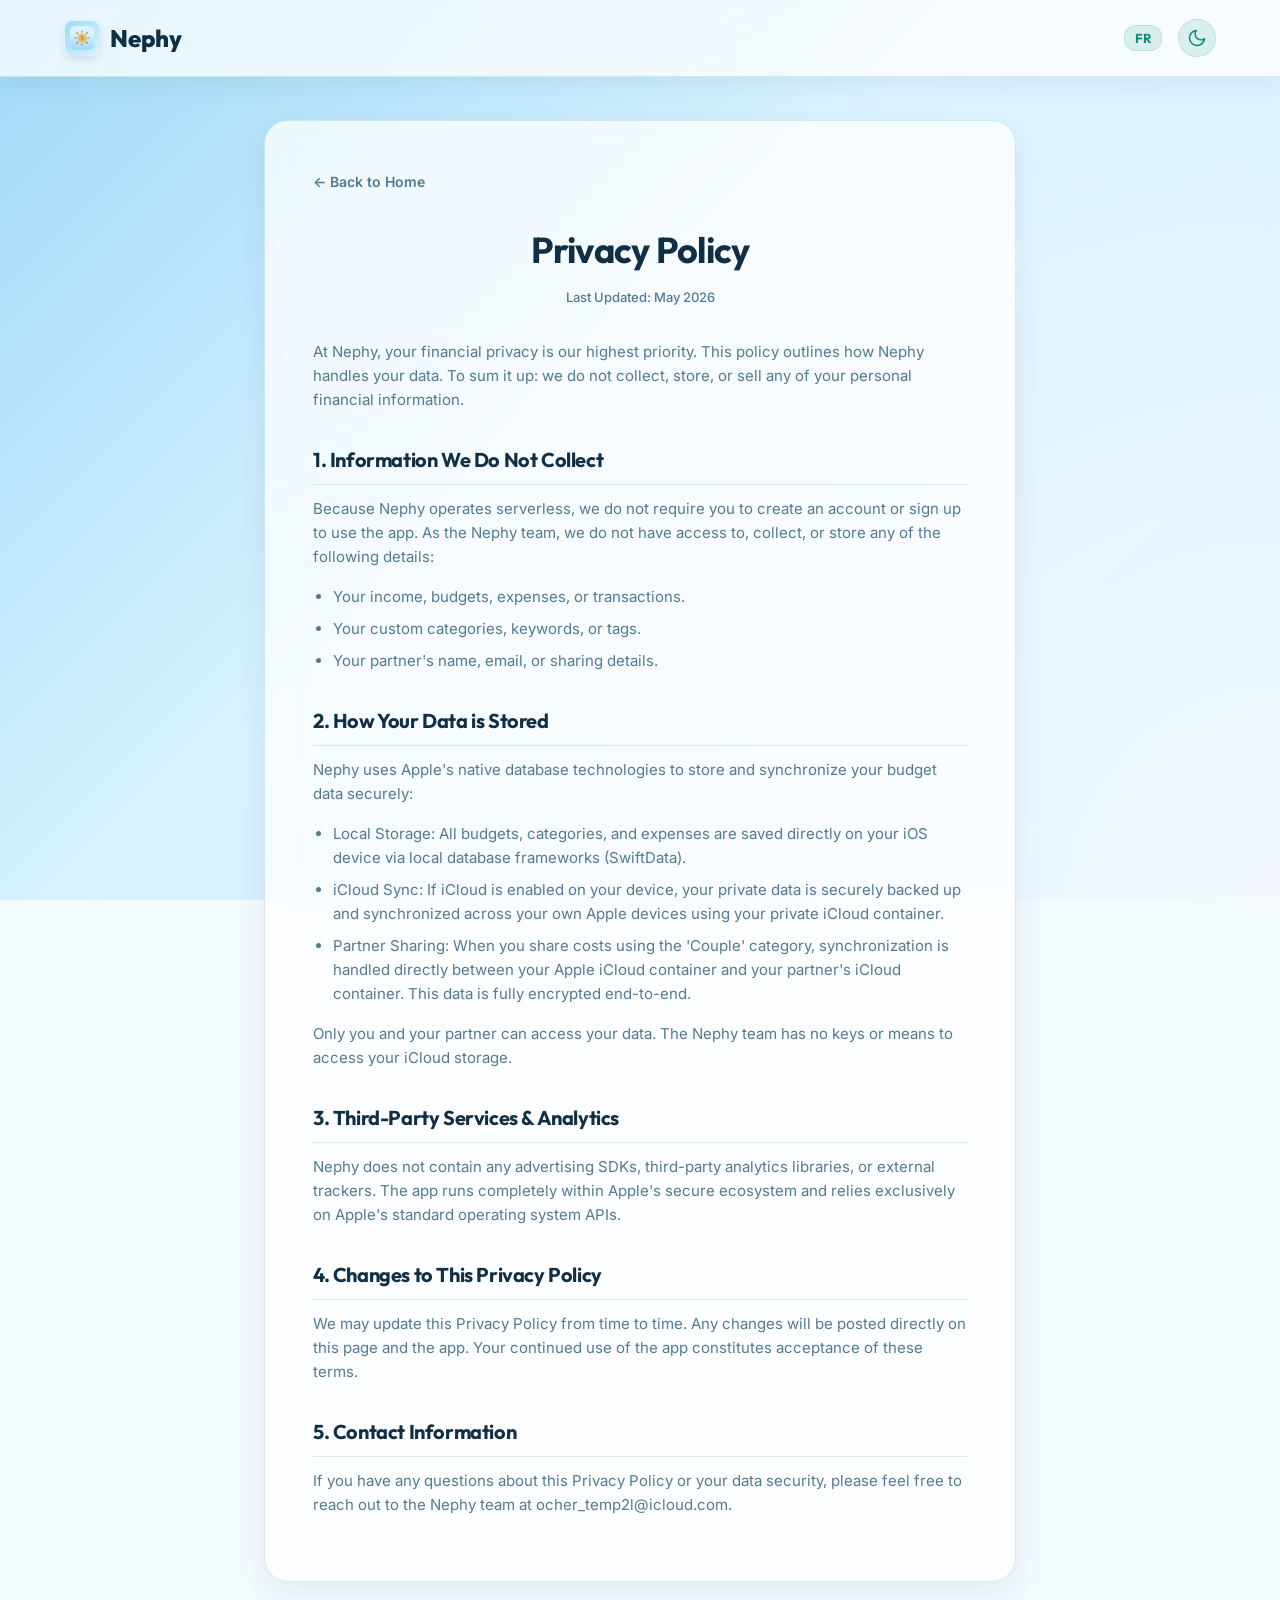
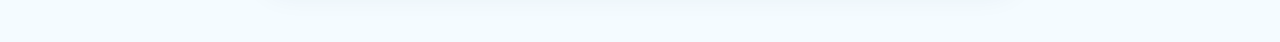
==== commit f20cde88: "fix icon" ====
--- a/privacy.html
+++ b/privacy.html
@@ -94,7 +94,7 @@
               </linearGradient>
             </defs>
             <rect class="logo-bg" width="120" height="120" rx="26" fill="url(#logoGradLight)"/>
-            <g transform="translate(15, 15) scale(1.5)">
+            <g transform="translate(18, 18) scale(3.5)">
               <g class="logo-sun" fill="#C97812">
                 <path d="M17 12C17 14.7614 14.7614 17 12 17C9.23858 17 7 14.7614 7 12C7 9.23858 9.23858 7 12 7C14.7614 7 17 9.23858 17 12Z" />
                 <path fill-rule="evenodd" clip-rule="evenodd" d="M12 1.25C12.4142 1.25 12.75 1.58579 12.75 2V4C12.75 4.41421 12.4142 4.75 12 4.75C11.5858 4.75 11.25 4.41421 11.25 4V2C11.25 1.58579 11.5858 1.25 12 1.25ZM3.66865 3.71609C3.94815 3.41039 4.42255 3.38915 4.72825 3.66865L6.95026 5.70024C7.25596 5.97974 7.2772 6.45413 6.9977 6.75983C6.7182 7.06553 6.2438 7.08677 5.9381 6.80727L3.71609 4.77569C3.41039 4.49619 3.38915 4.02179 3.66865 3.71609ZM20.3314 3.71609C20.6109 4.02179 20.5896 4.49619 20.2839 4.77569L18.0619 6.80727C17.7562 7.08677 17.2818 7.06553 17.0023 6.75983C16.7228 6.45413 16.744 5.97974 17.0497 5.70024L19.2718 3.66865C19.5775 3.38915 20.0518 3.41039 20.3314 3.71609ZM1.25 12C1.25 11.5858 1.58579 11.25 2 11.25H4C4.41421 11.25 4.75 11.5858 4.75 12C4.75 12.4142 4.41421 12.75 4 12.75H2C1.58579 12.75 1.25 12.4142 1.25 12ZM19.25 12C19.25 11.5858 19.5858 11.25 20 11.25H22C22.4142 11.25 22.75 11.5858 22.75 12C22.75 12.4142 22.4142 12.75 22 12.75H20C19.5858 12.75 19.25 12.4142 19.25 12ZM17.0255 17.0252C17.3184 16.7323 17.7933 16.7323 18.0862 17.0252L20.3082 19.2475C20.6011 19.5404 20.601 20.0153 20.3081 20.3082C20.0152 20.6011 19.5403 20.601 19.2475 20.3081L17.0255 18.0858C16.7326 17.7929 16.7326 17.3181 17.0255 17.0252ZM6.97467 17.0253C7.26756 17.3182 7.26756 17.7931 6.97467 18.086L4.75244 20.3082C4.45955 20.6011 3.98468 20.6011 3.69178 20.3082C3.39889 20.0153 3.39889 19.5404 3.69178 19.2476L5.91401 17.0253C6.2069 16.7324 6.68177 16.7324 6.97467 17.0253ZM12 19.25C12.4142 19.25 12.75 19.5858 12.75 20V22C12.75 22.4142 12.4142 22.75 12 22.75C11.5858 22.75 11.25 22.4142 11.25 22V20C11.25 19.5858 11.5858 19.25 12 19.25Z" />
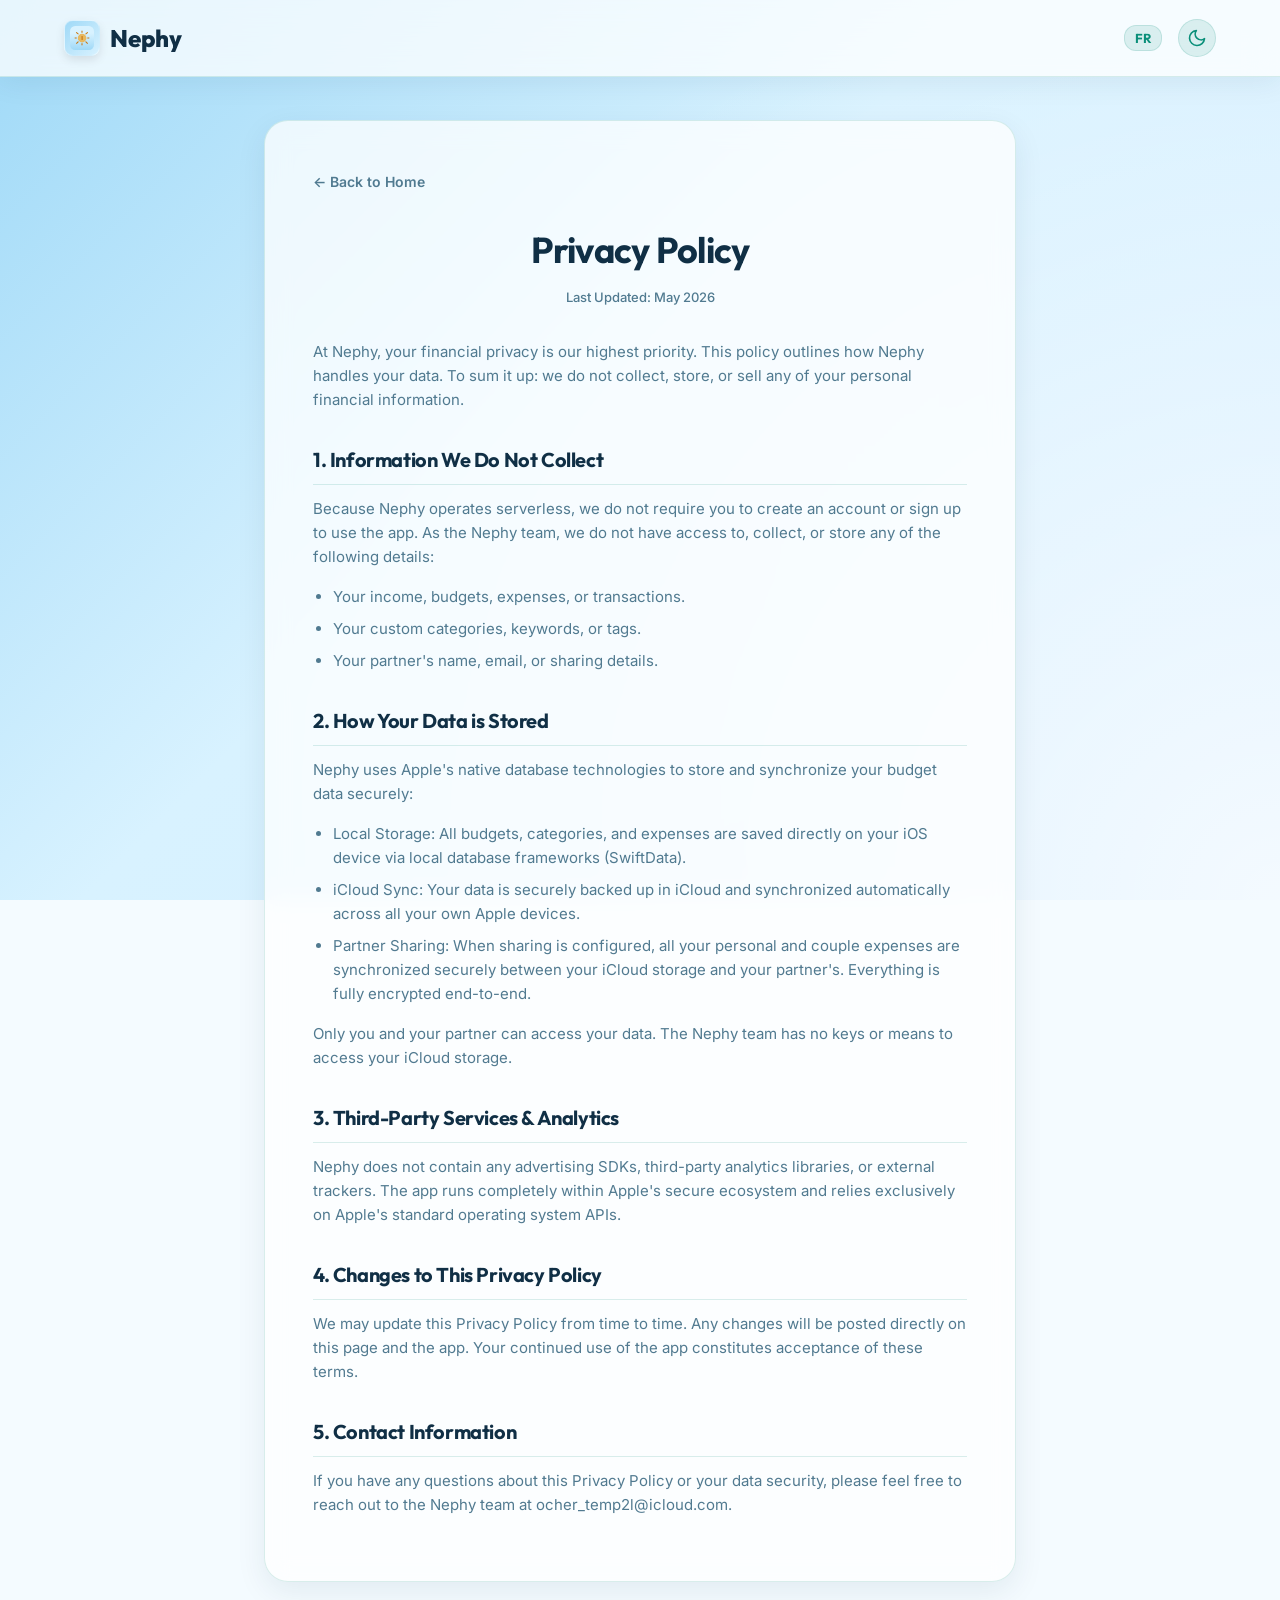
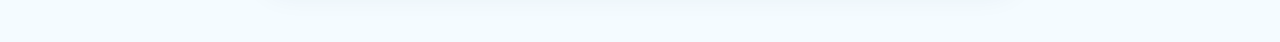
==== commit 3e11efd4: "Changes" ====
--- a/privacy.html
+++ b/privacy.html
@@ -157,8 +157,8 @@
       <p data-i18n="p-p2-1">Nephy uses Apple's native database technologies to store and synchronize your budget data securely:</p>
       <ul>
         <li data-i18n="p-li2-1"><strong>Local Storage:</strong> All budgets, categories, and expenses are saved directly on your iOS device via local database frameworks (SwiftData).</li>
-        <li data-i18n="p-li2-2"><strong>iCloud Sync:</strong> If iCloud is enabled on your device, your private data is securely backed up and synchronized across your own Apple devices using your private iCloud container.</li>
-        <li data-i18n="p-li2-3"><strong>Partner Sharing:</strong> When you share costs using the "Couple" category, synchronization is handled directly between your Apple iCloud container and your partner's iCloud container. This data is fully encrypted end-to-end.</li>
+        <li data-i18n="p-li2-2"><strong>iCloud Sync:</strong> Your data is securely backed up in iCloud and synchronized automatically across all your own Apple devices.</li>
+        <li data-i18n="p-li2-3"><strong>Partner Sharing:</strong> When sharing is configured, all your personal and couple expenses are synchronized securely between your iCloud storage and your partner's. Everything is fully encrypted end-to-end.</li>
       </ul>
       <p data-i18n="p-p2-2">Only you and your partner can access your data. The Nephy team has no keys or means to access your iCloud storage.</p>
 
@@ -187,8 +187,8 @@
         "p-h2": "2. How Your Data is Stored",
         "p-p2-1": "Nephy uses Apple's native database technologies to store and synchronize your budget data securely:",
         "p-li2-1": "Local Storage: All budgets, categories, and expenses are saved directly on your iOS device via local database frameworks (SwiftData).",
-        "p-li2-2": "iCloud Sync: If iCloud is enabled on your device, your private data is securely backed up and synchronized across your own Apple devices using your private iCloud container.",
-        "p-li2-3": "Partner Sharing: When you share costs using the 'Couple' category, synchronization is handled directly between your Apple iCloud container and your partner's iCloud container. This data is fully encrypted end-to-end.",
+        "p-li2-2": "iCloud Sync: Your data is securely backed up in iCloud and synchronized automatically across all your own Apple devices.",
+        "p-li2-3": "Partner Sharing: When sharing is configured, all your personal and couple expenses are synchronized securely between your iCloud storage and your partner's. Everything is fully encrypted end-to-end.",
         "p-p2-2": "Only you and your partner can access your data. The Nephy team has no keys or means to access your iCloud storage.",
         "p-h3": "3. Third-Party Services & Analytics",
         "p-p3": "Nephy does not contain any advertising SDKs, third-party analytics libraries, or external trackers. The app runs completely within Apple's secure ecosystem and relies exclusively on Apple's standard operating system APIs.",
@@ -210,8 +210,8 @@
         "p-h2": "2. Mode de stockage des données",
         "p-p2-1": "Nephy utilise les technologies de bases de données natives d'Apple pour stocker et synchroniser vos budgets de manière sécurisée :",
         "p-li2-1": "Stockage local : Vos budgets et transactions sont enregistrés directement sur votre appareil iOS grâce aux frameworks locaux (SwiftData).",
-        "p-li2-2": "Synchronisation iCloud : Si iCloud est activé, vos données privées sont sauvegardées et synchronisées entre vos propres appareils via votre espace iCloud privé.",
-        "p-li2-3": "Partage Couple : Lorsque vous utilisez la catégorie 'Couple', le transfert des données se fait directement d'appareil à appareil via les canaux sécurisés iCloud d'Apple, entièrement chiffrés de bout en bout.",
+        "p-li2-2": "Synchronisation iCloud : Vos données sont sauvegardées en toute sécurité sur iCloud et synchronisées automatiquement entre vos appareils Apple.",
+        "p-li2-3": "Partage Partenaire : Une fois le partage activé, toutes vos dépenses personnelles et de couple sont synchronisées de manière sécurisée avec votre partenaire via iCloud, entièrement chiffrées de bout en bout.",
         "p-p2-2": "Seul vous et votre partenaire avez accès à ces données. L'équipe Nephy ne possède aucune clé de déchiffrement.",
         "p-h3": "3. Services tiers & Analyses",
         "p-p3": "Nephy ne contient aucun SDK publicitaire, aucune bibliothèque d'analyses tierce ou tracker externe. L'application s'exécute entièrement dans l'écosystème sécurisé d'Apple et utilise exclusivement les APIs officielles du système.",
--- a/style.css
+++ b/style.css
@@ -451,6 +451,21 @@
 
 .iphone-screen::-webkit-scrollbar {
   display: none;
+}
+
+.iphone-screen-screenshot {
+  width: 100%;
+  height: 100%;
+  background-color: var(--bg-color);
+  user-select: none;
+  overflow: hidden;
+}
+
+.iphone-screenshot-img {
+  width: 100%;
+  height: 100%;
+  object-fit: cover;
+  display: block;
 }
 
 /* Status Bar */
@@ -1003,7 +1018,7 @@
   display: flex;
   align-items: center;
   justify-content: space-around;
-  margin-top: 30px;
+  margin-top: auto;
   position: relative;
   height: 180px;
 }
@@ -1289,3 +1304,165 @@
     text-align: center;
   }
 }
+
+/* Weather Slider Demo */
+.weather-demo-container {
+  margin-top: auto;
+  width: 100%;
+  display: flex;
+  flex-direction: column;
+  gap: 16px;
+}
+
+.weather-slider-control {
+  width: 100%;
+  display: flex;
+  flex-direction: column;
+  gap: 8px;
+}
+
+
+
+.premium-slider {
+  -webkit-appearance: none;
+  width: 100%;
+  height: 6px;
+  border-radius: 3px;
+  background: var(--border-color);
+  outline: none;
+  transition: background 0.3s;
+}
+
+.premium-slider::-webkit-slider-thumb {
+  -webkit-appearance: none;
+  appearance: none;
+  width: 18px;
+  height: 18px;
+  border-radius: 50%;
+  background: var(--slider-accent, var(--primary));
+  cursor: pointer;
+  box-shadow: 0 2px 6px rgba(0, 0, 0, 0.15);
+  border: 2px solid var(--surface-opaque);
+  transition: transform 0.1s ease, background 0.3s;
+}
+
+.premium-slider::-webkit-slider-thumb:hover {
+  transform: scale(1.15);
+}
+
+.premium-slider::-moz-range-thumb {
+  width: 18px;
+  height: 18px;
+  border-radius: 50%;
+  background: var(--slider-accent, var(--primary));
+  cursor: pointer;
+  box-shadow: 0 2px 6px rgba(0, 0, 0, 0.15);
+  border: 2px solid var(--surface-opaque);
+  transition: transform 0.1s ease, background 0.3s;
+}
+
+.premium-slider::-moz-range-thumb:hover {
+  transform: scale(1.15);
+}
+
+.weather-slider-value {
+  text-align: center;
+  font-size: 12px;
+  color: var(--text-secondary);
+}
+
+.weather-slider-value strong {
+  color: var(--text);
+  font-family: var(--font-title);
+  font-weight: 700;
+}
+
+/* Shortcuts Automation Feature Card Styling */
+.shortcut-workflow-container {
+  display: flex;
+  justify-content: center;
+  align-items: center;
+  width: 100%;
+}
+
+.shortcut-workflow {
+  display: flex;
+  flex-direction: column;
+  align-items: center;
+  gap: 12px;
+  width: 100%;
+  max-width: 320px;
+}
+
+.shortcut-block {
+  background: var(--surface-opaque);
+  border: 1px solid var(--border-color);
+  border-radius: 16px;
+  padding: 16px;
+  display: flex;
+  align-items: center;
+  gap: 12px;
+  width: 100%;
+  box-shadow: 0 4px 12px var(--shadow-color);
+  transition: transform 0.2s, border-color 0.2s;
+}
+
+.shortcut-block:hover {
+  transform: translateY(-2px);
+  border-color: var(--primary);
+}
+
+.shortcut-block-icon {
+  font-size: 24px;
+  width: 42px;
+  height: 42px;
+  background: var(--primary-bg);
+  border-radius: 12px;
+  display: flex;
+  align-items: center;
+  justify-content: center;
+}
+
+.shortcut-block.action .shortcut-block-icon {
+  background: var(--secondary-bg);
+}
+
+.shortcut-block-content {
+  display: flex;
+  flex-direction: column;
+  gap: 2px;
+  flex: 1;
+}
+
+.shortcut-block-title {
+  font-size: 13px;
+  font-weight: 600;
+  color: var(--text);
+}
+
+.shortcut-block-sub {
+  font-size: 11px;
+  color: var(--text-secondary);
+}
+
+.shortcut-arrow {
+  font-size: 18px;
+  color: var(--primary);
+  font-weight: bold;
+  animation: bounce-arrow 2s infinite;
+}
+
+@keyframes bounce-arrow {
+  0%, 100% { transform: translateY(0); }
+  50% { transform: translateY(4px); }
+}
+
+@media (min-width: 993px) {
+  .feature-card.span-2 {
+    grid-column: span 2;
+    display: grid;
+    grid-template-columns: 1.2fr 1fr;
+    gap: 40px;
+    align-items: center;
+  }
+}
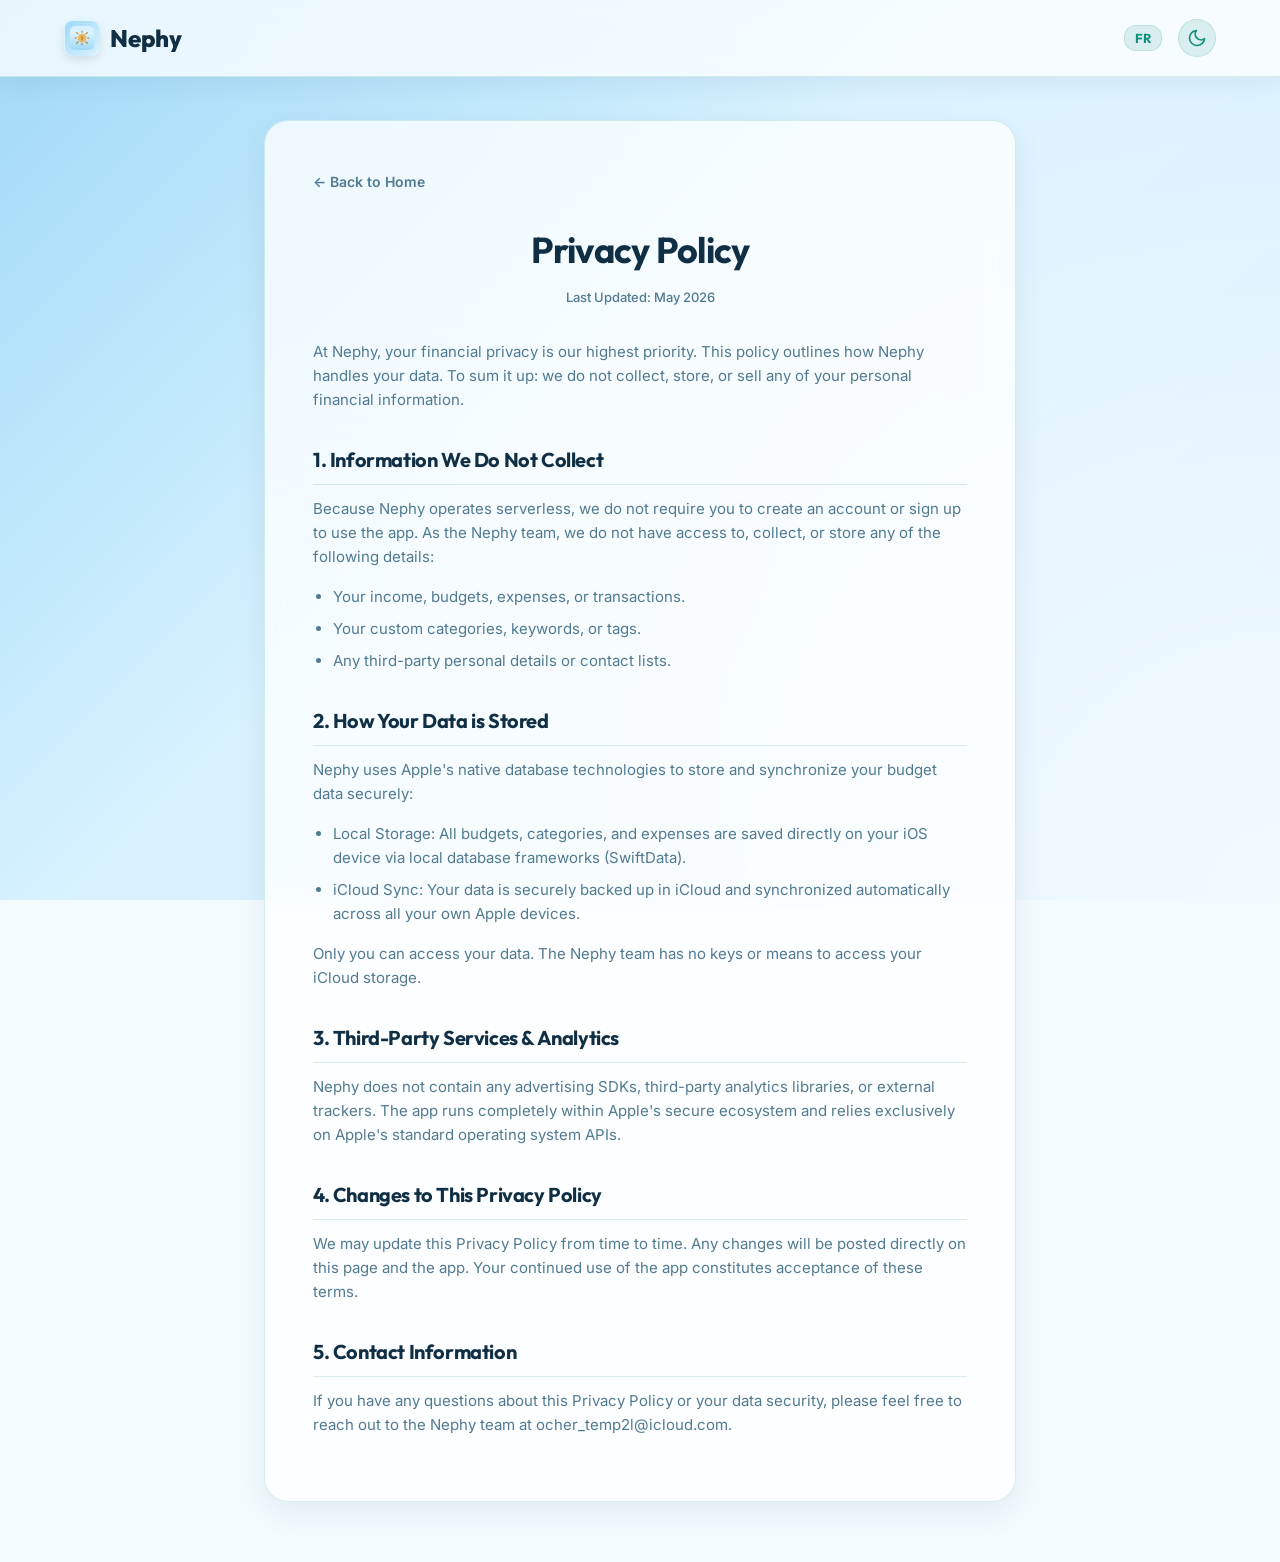
==== commit fa4f23c0: "Changes to individual instead of couple/sharing, replaced the couple box with monthly pace & fixed t" ====
--- a/privacy.html
+++ b/privacy.html
@@ -150,7 +150,7 @@
       <ul>
         <li data-i18n="p-li1-1">Your income, budgets, expenses, or transactions.</li>
         <li data-i18n="p-li1-2">Your custom categories, keywords, or tags.</li>
-        <li data-i18n="p-li1-3">Your partner's name, email, or sharing details.</li>
+        <li data-i18n="p-li1-3">Any third-party personal details or contact lists.</li>
       </ul>
 
       <h2 data-i18n="p-h2">2. How Your Data is Stored</h2>
@@ -158,9 +158,8 @@
       <ul>
         <li data-i18n="p-li2-1"><strong>Local Storage:</strong> All budgets, categories, and expenses are saved directly on your iOS device via local database frameworks (SwiftData).</li>
         <li data-i18n="p-li2-2"><strong>iCloud Sync:</strong> Your data is securely backed up in iCloud and synchronized automatically across all your own Apple devices.</li>
-        <li data-i18n="p-li2-3"><strong>Partner Sharing:</strong> When sharing is configured, all your personal and couple expenses are synchronized securely between your iCloud storage and your partner's. Everything is fully encrypted end-to-end.</li>
       </ul>
-      <p data-i18n="p-p2-2">Only you and your partner can access your data. The Nephy team has no keys or means to access your iCloud storage.</p>
+      <p data-i18n="p-p2-2">Only you can access your data. The Nephy team has no keys or means to access your iCloud storage.</p>
 
       <h2 data-i18n="p-h3">3. Third-Party Services & Analytics</h2>
       <p data-i18n="p-p3">Nephy does not contain any advertising SDKs, third-party analytics libraries, or external trackers. The app runs completely within Apple's secure ecosystem and relies exclusively on Apple's standard operating system APIs.</p>
@@ -183,13 +182,12 @@
         "p-p1": "Because Nephy operates serverless, we do not require you to create an account or sign up to use the app. As the Nephy team, we do not have access to, collect, or store any of the following details:",
         "p-li1-1": "Your income, budgets, expenses, or transactions.",
         "p-li1-2": "Your custom categories, keywords, or tags.",
-        "p-li1-3": "Your partner's name, email, or sharing details.",
+        "p-li1-3": "Any third-party personal details or contact lists.",
         "p-h2": "2. How Your Data is Stored",
         "p-p2-1": "Nephy uses Apple's native database technologies to store and synchronize your budget data securely:",
         "p-li2-1": "Local Storage: All budgets, categories, and expenses are saved directly on your iOS device via local database frameworks (SwiftData).",
         "p-li2-2": "iCloud Sync: Your data is securely backed up in iCloud and synchronized automatically across all your own Apple devices.",
-        "p-li2-3": "Partner Sharing: When sharing is configured, all your personal and couple expenses are synchronized securely between your iCloud storage and your partner's. Everything is fully encrypted end-to-end.",
-        "p-p2-2": "Only you and your partner can access your data. The Nephy team has no keys or means to access your iCloud storage.",
+        "p-p2-2": "Only you can access your data. The Nephy team has no keys or means to access your iCloud storage.",
         "p-h3": "3. Third-Party Services & Analytics",
         "p-p3": "Nephy does not contain any advertising SDKs, third-party analytics libraries, or external trackers. The app runs completely within Apple's secure ecosystem and relies exclusively on Apple's standard operating system APIs.",
         "p-h4": "4. Changes to This Privacy Policy",
@@ -206,13 +204,12 @@
         "p-p1": "Parce que Nephy fonctionne sans serveur distant, nous ne vous demandons pas de créer un compte. En tant qu'équipe, nous n'avons aucun accès à ces informations et nous ne stockons aucune des données suivantes :",
         "p-li1-1": "Vos revenus, budgets, dépenses ou transactions.",
         "p-li1-2": "Vos catégories sur-mesure, mots-clés ou tags.",
-        "p-li1-3": "Le nom, l'email ou les détails de partage de votre partenaire.",
+        "p-li1-3": "Les informations de tiers ou vos listes de contacts.",
         "p-h2": "2. Mode de stockage des données",
         "p-p2-1": "Nephy utilise les technologies de bases de données natives d'Apple pour stocker et synchroniser vos budgets de manière sécurisée :",
         "p-li2-1": "Stockage local : Vos budgets et transactions sont enregistrés directement sur votre appareil iOS grâce aux frameworks locaux (SwiftData).",
         "p-li2-2": "Synchronisation iCloud : Vos données sont sauvegardées en toute sécurité sur iCloud et synchronisées automatiquement entre vos appareils Apple.",
-        "p-li2-3": "Partage Partenaire : Une fois le partage activé, toutes vos dépenses personnelles et de couple sont synchronisées de manière sécurisée avec votre partenaire via iCloud, entièrement chiffrées de bout en bout.",
-        "p-p2-2": "Seul vous et votre partenaire avez accès à ces données. L'équipe Nephy ne possède aucune clé de déchiffrement.",
+        "p-p2-2": "Seul vous pouvez accéder à vos données. L'équipe Nephy ne possède aucune clé de déchiffrement pour accéder à votre espace iCloud.",
         "p-h3": "3. Services tiers & Analyses",
         "p-p3": "Nephy ne contient aucun SDK publicitaire, aucune bibliothèque d'analyses tierce ou tracker externe. L'application s'exécute entièrement dans l'écosystème sécurisé d'Apple et utilise exclusivement les APIs officielles du système.",
         "p-h4": "4. Modifications de cette charte",
--- a/style.css
+++ b/style.css
@@ -211,6 +211,29 @@
   background: linear-gradient(135deg, #050a14, #123446);
 }
 
+.logo-bg,
+.logo-sun,
+.logo-coin-base,
+.logo-coin-slot {
+  transition: fill var(--transition-speed) ease;
+}
+
+body.dark .logo-bg {
+  fill: url(#logoGradDark);
+}
+
+body.dark .logo-sun {
+  fill: #42c4ad;
+}
+
+body.dark .logo-coin-base {
+  fill: #42c4ad;
+}
+
+body.dark .logo-coin-slot {
+  fill: #0a8f7a;
+}
+
 .logo-icon svg {
   width: 24px;
   height: 24px;
@@ -332,6 +355,9 @@
   background: linear-gradient(135deg, var(--primary), var(--secondary));
   -webkit-background-clip: text;
   -webkit-text-fill-color: transparent;
+  display: inline-block;
+  padding-bottom: 0.1em;
+  margin-bottom: -0.1em;
 }
 
 .hero-content p {
@@ -431,28 +457,6 @@
   border: 1px solid #334155;
 }
 
-/* Inner Screen Design */
-.iphone-screen {
-  width: 100%;
-  height: 100%;
-  background-color: var(--bg-color);
-  background-image: 
-    radial-gradient(circle at bottom right, var(--sky-glow) 0%, transparent 60%),
-    linear-gradient(135deg, var(--sky-top) 0%, var(--sky-middle) 50%, var(--sky-bottom) 100%);
-  padding: 40px 16px 16px 16px;
-  display: flex;
-  flex-direction: column;
-  gap: 14px;
-  font-family: var(--font-body);
-  user-select: none;
-  overflow-y: auto;
-  scrollbar-width: none;
-}
-
-.iphone-screen::-webkit-scrollbar {
-  display: none;
-}
-
 .iphone-screen-screenshot {
   width: 100%;
   height: 100%;
@@ -466,66 +470,7 @@
   height: 100%;
   object-fit: cover;
   display: block;
-}
-
-/* Status Bar */
-.status-bar {
-  position: absolute;
-  top: 8px;
-  left: 0;
-  width: 100%;
-  padding: 0 28px;
-  display: flex;
-  justify-content: space-between;
-  align-items: center;
-  font-size: 12px;
-  font-weight: 600;
-  color: var(--text);
-  z-index: 99;
-}
-
-.status-icons {
-  display: flex;
-  gap: 6px;
-  align-items: center;
-}
-
-.status-icon {
-  font-size: 11px;
-}
-
-/* Phone Screen UI Components */
-.phone-header {
-  display: flex;
-  justify-content: space-between;
-  align-items: center;
-  margin-top: 10px;
-}
-
-.phone-header h2 {
-  font-size: 26px;
-  font-weight: 700;
-  color: var(--text);
-}
-
-.phone-header-icon {
-  color: var(--primary);
-  font-size: 20px;
-}
-
-.month-capsule {
-  display: inline-block;
-  align-self: center;
-  font-family: var(--font-title);
-  font-size: 12px;
-  font-weight: 700;
-  color: var(--primary);
-  background-color: var(--primary-bg);
-  border: 1px solid var(--border-color);
-  padding: 6px 16px;
-  border-radius: 20px;
-  text-align: center;
-  margin: 0 auto;
+  transition: opacity 0.3s ease;
 }
 
 /* Financial Weather Widget */
@@ -587,110 +532,7 @@
   margin-top: 2px;
 }
 
-/* Phone Cards */
-.phone-card {
-  background: var(--surface);
-  border: 1px solid var(--border-color);
-  border-radius: 18px;
-  padding: 16px;
-  box-shadow: 0 6px 20px var(--shadow-color);
-}
-
-.phone-card-title {
-  font-size: 14px;
-  font-weight: 700;
-  margin-bottom: 12px;
-  color: var(--text);
-  display: flex;
-  justify-content: space-between;
-  align-items: center;
-}
-
-.phone-card-subtitle {
-  font-size: 11px;
-  color: var(--text-secondary);
-  font-weight: 500;
-}
-
-/* Budget Progress Rows */
-.budget-pressure-list {
-  display: flex;
-  flex-direction: column;
-  gap: 12px;
-}
-
-.budget-progress-row {
-  display: flex;
-  flex-direction: column;
-  gap: 4px;
-}
-
-.budget-progress-meta {
-  display: flex;
-  justify-content: space-between;
-  font-size: 12px;
-  font-weight: 600;
-}
-
-.budget-progress-bar-container {
-  height: 6px;
-  background-color: rgba(0, 0, 0, 0.05);
-  border-radius: 3px;
-  overflow: hidden;
-  position: relative;
-}
-
-body.dark .budget-progress-bar-container {
-  background-color: rgba(255, 255, 255, 0.1);
-}
-
-.budget-progress-bar {
-  height: 100%;
-  border-radius: 3px;
-  background-color: var(--primary);
-}
-
-.budget-progress-bar.red {
-  background-color: #ef4444;
-}
-
-.budget-progress-bar.orange {
-  background-color: #f97316;
-}
-
-.budget-progress-label {
-  font-size: 10px;
-  color: var(--text-secondary);
-}
-
-/* Category Spending Grid */
-.category-summary-grid {
-  display: grid;
-  grid-template-columns: 1fr 1fr;
-  gap: 8px;
-}
-
-.category-chip {
-  display: flex;
-  align-items: center;
-  gap: 8px;
-  padding: 8px 10px;
-  border-radius: 12px;
-  font-size: 11px;
-  font-weight: 600;
-}
-
-.category-dot {
-  width: 8px;
-  height: 8px;
-  border-radius: 50%;
-  flex-shrink: 0;
-}
-
-.category-amt {
-  margin-left: auto;
-  font-weight: 700;
-}
+
 
 /* Category Specific Variables */
 .cat-groceries {
@@ -747,35 +589,7 @@
   color: #969DE8;
 }
 
-/* Mockup Controls */
-.mockup-controls {
-  display: flex;
-  justify-content: center;
-  gap: 8px;
-  margin-top: 24px;
-  background: var(--surface);
-  padding: 8px;
-  border-radius: 30px;
-  border: 1px solid var(--border-color);
-  box-shadow: 0 8px 24px var(--shadow-color);
-}
-
-.control-tab {
-  padding: 8px 16px;
-  font-family: var(--font-title);
-  font-size: 13px;
-  font-weight: 600;
-  border-radius: 20px;
-  cursor: pointer;
-  border: none;
-  background: transparent;
-  color: var(--text-secondary);
-}
-
-.control-tab.active {
-  background-color: var(--primary);
-  color: #FFFFFF;
-}
+
 
 /* Feature Showcase Grid */
 .features-title-container {
@@ -920,8 +734,8 @@
 
 .calc-results {
   display: grid;
-  grid-template-columns: 1fr 1fr;
-  gap: 12px;
+  grid-template-columns: repeat(3, 1fr);
+  gap: 8px;
   margin-top: 18px;
   border-top: 1px solid var(--border-color);
   padding-top: 16px;
@@ -930,7 +744,7 @@
 .calc-res-box {
   background: var(--surface);
   border-radius: 12px;
-  padding: 10px 12px;
+  padding: 10px 6px;
   text-align: center;
   border: 1px solid rgba(0,0,0,0.05);
 }
@@ -1466,3 +1280,151 @@
     align-items: center;
   }
 }
+
+/* Weather Page Overlay Effects */
+.weather-overlay {
+  position: fixed;
+  top: 0;
+  left: 0;
+  width: 100vw;
+  height: 100vh;
+  pointer-events: none;
+  z-index: 9999;
+  opacity: 0;
+  transition: opacity 0.6s cubic-bezier(0.16, 1, 0.3, 1), background-color 0.8s ease;
+  overflow: hidden;
+}
+
+.weather-overlay.active {
+  opacity: 1;
+}
+
+/* Background state color overlays */
+.weather-overlay.state-excellent {
+  background-color: rgba(255, 235, 170, 0.08);
+}
+.weather-overlay.state-stable {
+  background-color: rgba(66, 196, 173, 0.12);
+}
+.weather-overlay.state-warning {
+  background-color: rgba(15, 20, 40, 0.35);
+}
+body.dark .weather-overlay.state-warning {
+  background-color: rgba(8, 10, 22, 0.65);
+}
+
+/* Rain Effect */
+.rain-drop {
+  position: absolute;
+  background: linear-gradient(transparent, rgba(230, 242, 255, 0.9));
+  width: 2px;
+  height: 120px;
+  opacity: 0.85;
+  animation: weather-fall linear infinite;
+}
+
+@keyframes weather-fall {
+  0% {
+    transform: translateY(-130px) rotate(12deg);
+  }
+  100% {
+    transform: translateY(110vh) rotate(12deg);
+  }
+}
+
+/* Rain Splash effect at the bottom */
+.rain-splash {
+  position: absolute;
+  bottom: 0;
+  border-radius: 50%;
+  border: 1.5px solid rgba(230, 242, 255, 0.7);
+  transform: scale(0);
+  opacity: 0;
+  animation: weather-splash 0.6s ease-out infinite;
+}
+
+@keyframes weather-splash {
+  0% {
+    transform: scale(0) translateY(0);
+    opacity: 1;
+  }
+  100% {
+    transform: scale(1) translateY(-12px);
+    opacity: 0;
+  }
+}
+
+/* Sun Particles (Sparkles / Glowing Orbs) */
+.sun-particle {
+  position: absolute;
+  border-radius: 50%;
+  background: rgba(255, 215, 0, 0.4);
+  box-shadow: 0 0 20px rgba(255, 215, 0, 0.6);
+  animation: weather-float-up ease-in-out infinite;
+}
+
+body.dark .sun-particle {
+  background: rgba(255, 180, 0, 0.25);
+  box-shadow: 0 0 25px rgba(255, 180, 0, 0.45);
+}
+
+@keyframes weather-float-up {
+  0% {
+    transform: translateY(110vh) scale(0.6);
+    opacity: 0;
+  }
+  15% {
+    opacity: 0.6;
+  }
+  85% {
+    opacity: 0.6;
+  }
+  100% {
+    transform: translateY(-20vh) scale(1.2);
+    opacity: 0;
+  }
+}
+
+/* Rotating Sun Rays (subtle ambient glow) */
+.sun-rays {
+  position: absolute;
+  top: -200px;
+  right: -200px;
+  width: 800px;
+  height: 800px;
+  background: radial-gradient(circle, rgba(255, 230, 150, 0.15) 0%, transparent 70%);
+  border-radius: 50%;
+  animation: weather-pulse-glow 4s ease-in-out infinite alternate;
+}
+
+@keyframes weather-pulse-glow {
+  0% {
+    transform: scale(0.9);
+    opacity: 0.5;
+  }
+  100% {
+    transform: scale(1.1);
+    opacity: 1;
+  }
+}
+
+/* Floating Clouds */
+.floating-cloud {
+  position: absolute;
+  color: rgba(66, 196, 173, 0.28);
+  filter: drop-shadow(0 6px 12px rgba(0, 0, 0, 0.08));
+  animation: weather-drift linear infinite;
+}
+
+body.dark .floating-cloud {
+  color: rgba(255, 255, 255, 0.14);
+}
+
+@keyframes weather-drift {
+  0% {
+    transform: translateX(-300px);
+  }
+  100% {
+    transform: translateX(105vw);
+  }
+}
